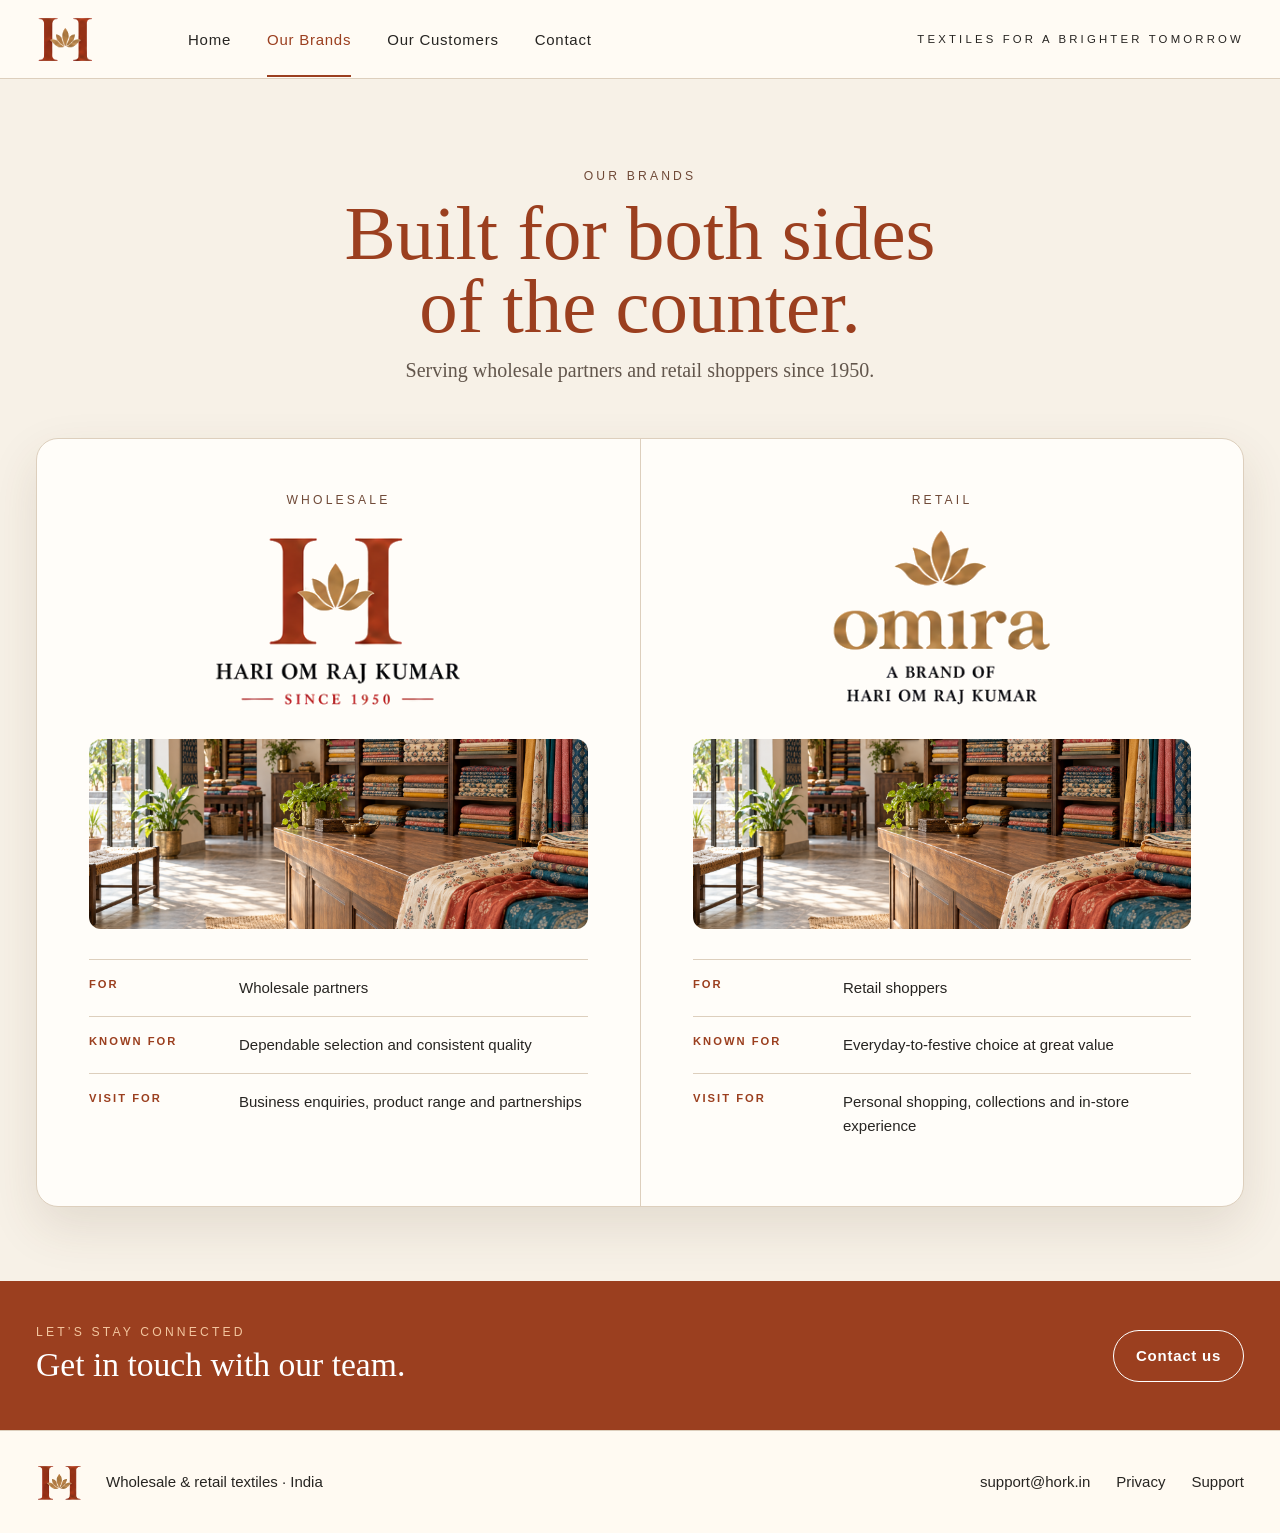
==== brands.html @ a037647a "Use approved reference logo artwork and align brand cards" ====
<!doctype html><html lang="en"><head><meta charset="utf-8"><meta name="viewport" content="width=device-width,initial-scale=1"><title>Our Brands — HORK</title><meta name="description" content="Meet Hari Om Raj Kumar wholesale and Omira retail."><link rel="icon" href="favicon.svg"><link rel="stylesheet" href="styles.css?v=5"></head><body><header class="site-header"><nav class="shell nav"><a class="brandmark" href="index.html" aria-label="HORK home"><img class="brandmark-image" src="approved-h-mark.svg" alt=""></a><div class="nav-links"><a href="index.html">Home</a><a href="brands.html" aria-current="page">Our Brands</a><a href="customers.html">Our Customers</a><a href="contact.html">Contact</a></div><div class="nav-tag">Textiles for a brighter tomorrow</div></nav></header><main class="shell"><section class="page-hero"><div class="eyebrow">Our brands</div><h1>Built for both sides<br>of the counter.</h1><p>Serving wholesale partners and retail shoppers since 1950.</p></section><section class="split-directory"><article class="directory-side"><div class="directory-brand"><div class="eyebrow">Wholesale</div><img class="wholesale-logo-image" src="approved-wholesale-logo.svg" alt="Hari Om Raj Kumar — Since 1950"></div><div class="photo-strip"></div><div class="info-row"><b>For</b><span>Wholesale partners</span></div><div class="info-row"><b>Known for</b><span>Dependable selection and consistent quality</span></div><div class="info-row"><b>Visit for</b><span>Business enquiries, product range and partnerships</span></div></article><article class="directory-side"><div class="directory-brand"><div class="eyebrow">Retail</div><img class="omira-logo-image" src="approved-omira-logo.svg" alt="Omira — A brand of Hari Om Raj Kumar"></div><div class="photo-strip retail-photo"></div><div class="info-row"><b>For</b><span>Retail shoppers</span></div><div class="info-row"><b>Known for</b><span>Everyday-to-festive choice at great value</span></div><div class="info-row"><b>Visit for</b><span>Personal shopping, collections and in-store experience</span></div></article></section></main><section class="contact-band"><div class="shell"><div><div class="eyebrow" style="color:#f3c69f">Let’s stay connected</div><h2>Get in touch with our team.</h2></div><a class="button" href="contact.html">Contact us</a></div></section><footer class="site-footer"><div class="shell footer-row"><div class="left"><img class="footer-mark-image" src="approved-h-mark.svg" alt="HORK"><span>Wholesale &amp; retail textiles · India</span></div><div class="right"><a href="mailto:support@hork.in">support@hork.in</a><a href="privacy.html">Privacy</a><a href="support.html">Support</a></div></div></footer></body></html>
---- styles.css ----
:root{--paper:#f7f1e7;--paper2:#fffaf2;--ink:#272522;--muted:#706b64;--rust:#9b3f1f;--rust2:#bd5b32;--gold:#bd8b3e;--rule:#ddcfbd;--white:#fffdf9;--shadow:0 20px 50px rgba(79,54,35,.12)}

*{box-sizing:border-box}
html{scroll-behavior:smooth}
body{margin:0;background:var(--paper);color:var(--ink);font:15px/1.6 Inter,-apple-system,BlinkMacSystemFont,"Segoe UI",sans-serif}
a{color:inherit}
img{max-width:100%;display:block}
.shell{width:min(1400px,calc(100% - 72px));margin:auto}
.site-header{position:sticky;top:0;z-index:20;background:rgba(255,251,245,.94);backdrop-filter:blur(18px);border-bottom:1px solid var(--rule)}
.nav{height:78px;display:flex;align-items:center;gap:42px}
.brandmark{width:110px;text-decoration:none;display:flex;align-items:center}
.brandmark-image{display:block;width:58px;height:54px;object-fit:contain;mix-blend-mode:multiply}
.footer-mark-image{display:block;width:46px;height:42px;object-fit:contain;mix-blend-mode:multiply}
.wholesale-logo-image,.omira-logo-image{display:block;height:auto;object-fit:contain;margin-inline:auto;mix-blend-mode:multiply}
.wholesale-logo-image{width:min(100%,430px)}
.omira-logo-image{width:min(100%,350px)}
.h-lotus{position:relative;display:inline-flex;align-items:center;justify-content:center;color:var(--rust);font:600 48px/1 Georgia,serif;letter-spacing:-12px;padding-right:12px}
.h-lotus:after{content:"";position:absolute;width:25px;height:20px;left:50%;top:50%;transform:translate(-50%,-50%);background:url('lotus-gold.png?v=2') center/contain no-repeat}
.nav-links{display:flex;gap:36px;align-items:center}
.nav-links a{text-decoration:none;letter-spacing:.05em;padding:27px 0 23px;border-bottom:2px solid transparent}
.nav-links a:hover,.nav-links a[aria-current=page]{color:var(--rust);border-color:var(--rust)}
.nav-tag{margin-left:auto;font-size:.71rem;letter-spacing:.28em;text-transform:uppercase}
.hero-home{min-height:620px;position:relative;overflow:hidden;border-bottom:1px solid var(--rule)}
.hero-home:before{content:"";position:absolute;inset:0;background:linear-gradient(90deg,rgba(255,250,242,.98) 0%,rgba(255,250,242,.92) 41%,rgba(255,250,242,.3) 68%,rgba(255,250,242,.05)),url('shop-textiles.png') center/cover}
.hero-home .shell{position:relative;z-index:1;display:grid;grid-template-columns:minmax(0,600px) 1fr;min-height:620px;align-items:center}
.eyebrow{color:#6f4937;text-transform:uppercase;letter-spacing:.26em;font-size:.76rem}
.display{font:500 clamp(3.4rem,7vw,7.1rem)/.9 Georgia,"Times New Roman",serif;color:var(--rust);letter-spacing:-.04em;margin:20px 0}
.copy{color:var(--muted);max-width:650px;font-size:1.03rem}
.origin{display:flex;gap:24px;align-items:center;margin-top:32px;color:#765644;font-size:.72rem;letter-spacing:.25em;text-transform:uppercase}
.origin:before{content:"";width:56px;height:1px;background:var(--rust2)}
.brand-pair{background:var(--paper2);padding:80px 0}
.section-head{text-align:center;max-width:760px;margin:0 auto 42px}
.section-head h1,.section-head h2{font:500 clamp(2.6rem,5vw,5rem)/1 Georgia,serif;margin:10px 0;color:#342d28}
.section-head p{color:var(--muted);font-size:1.05rem}
.cards{display:grid;grid-template-columns:1fr 1fr;gap:24px}
.brand-card{background:rgba(255,255,255,.8);border:1px solid var(--rule);border-radius:18px;min-height:380px;padding:42px;text-align:center;display:flex;flex-direction:column;align-items:center;justify-content:center;box-shadow:var(--shadow)}
.brand-card .label{color:var(--rust);letter-spacing:.25em;text-transform:uppercase;font-size:.72rem}
.brand-card .h-lotus{font-size:88px;margin:18px 0}
.brand-card h2{font:500 2.25rem/1.1 Georgia,serif;margin:0}
.brand-card .since{color:var(--rust);font-size:.73rem;letter-spacing:.22em;margin:14px 0;text-transform:uppercase}
.omira{position:relative;font:600 4.2rem/.9 Georgia,serif;color:#9d6a16;margin:32px 0 18px;letter-spacing:-.06em}
.omira:before{content:"";position:absolute;left:50%;transform:translateX(-50%);top:-38px;width:46px;height:34px;background:url('lotus-gold.png?v=2') center/contain no-repeat}
.brand-card .sub{font:500 1.6rem/1.15 Georgia,serif;max-width:360px}
.values{background:var(--white);border-block:1px solid var(--rule);padding:26px 0}
.values .shell{display:grid;grid-template-columns:repeat(4,1fr)}
.value{padding:10px 28px;border-right:1px solid var(--rule);letter-spacing:.18em;text-transform:uppercase;font-size:.72rem;text-align:center}
.value:last-child{border:0}
.quote{padding:80px 20px;text-align:center;background:linear-gradient(90deg,#efe3d1,#fffaf2,#efe3d1)}
.quote blockquote{font:italic 2rem/1.3 Georgia,serif;margin:0}
.quote p{letter-spacing:.28em;text-transform:uppercase;font-size:.7rem;color:#735c49;margin-top:26px}
.page-hero{padding:88px 0 54px;text-align:center}
.page-hero h1{font:500 clamp(3rem,6vw,6rem)/.95 Georgia,serif;margin:12px 0;color:var(--rust)}
.page-hero p{font:400 1.25rem/1.4 Georgia,serif;color:#62564c;max-width:800px;margin:auto}
.split-directory{display:grid;grid-template-columns:1fr 1fr;background:var(--white);border:1px solid var(--rule);border-radius:22px;overflow:hidden;box-shadow:var(--shadow);margin-bottom:74px}
.directory-side{padding:52px}
.directory-side+.directory-side{border-left:1px solid var(--rule)}
.directory-brand{text-align:center;min-height:205px;display:flex;flex-direction:column;align-items:center;justify-content:center}
.directory-brand .wholesale-logo-image,.directory-brand .omira-logo-image{width:auto;max-width:100%;max-height:190px;margin-top:14px}
.directory-brand .h-lotus{font-size:75px}
.directory-brand .omira{font-size:3.6rem}
.directory-brand h2{font:500 2rem/1.1 Georgia,serif;margin:6px}
.photo-strip{height:190px;border-radius:12px;background:url('shop-textiles.png') center/cover;margin:24px 0 30px}
.retail-photo{background-position:right center}
.info-row{display:grid;grid-template-columns:130px 1fr;gap:20px;padding:16px 0;border-top:1px solid var(--rule)}
.info-row b{color:var(--rust);font-size:.7rem;letter-spacing:.18em;text-transform:uppercase}
.contact-band{background:var(--rust);color:#fff;padding:42px 0}
.contact-band .shell{display:flex;align-items:center;justify-content:space-between;gap:30px}
.contact-band h2{font:500 2.1rem Georgia,serif;margin:4px 0}
.button{display:inline-block;border:1px solid currentColor;padding:13px 22px;border-radius:999px;text-decoration:none;font-weight:700;letter-spacing:.05em}
.map-wrap{position:relative;background:var(--white);border:1px solid var(--rule);border-radius:20px;overflow:hidden;box-shadow:var(--shadow)}
.map-wrap img{width:100%;aspect-ratio:16/8;object-fit:cover}
.map-label{position:absolute;background:#fffaf2;border:1px solid var(--rule);padding:7px 11px;border-radius:999px;font-weight:800;box-shadow:0 10px 30px rgba(0,0,0,.12);font-size:.82rem}
.map-label.india{left:69%;top:49%;color:var(--rust)}
.map-label.usa{left:18%;top:43%;color:#8b661e}
.map-label.canada{left:17%;top:22%;color:#8b661e}
.map-label.afghanistan{left:61%;top:39%;color:#8b661e}
.map-label.africa{left:47%;top:59%;color:#8b661e}
.india-panel{display:grid;grid-template-columns:.75fr 1.25fr;gap:28px;margin:28px 0 64px}
.india-note{padding:34px;background:var(--rust);color:#fff;border-radius:18px}
.india-note h2{font:500 2.25rem Georgia,serif;margin:0 0 12px}
.state-list{display:grid;grid-template-columns:repeat(3,1fr);gap:12px;padding:24px;background:var(--white);border:1px solid var(--rule);border-radius:18px}
.state{padding:16px;border:1px solid var(--rule);border-radius:12px}
.state b{display:block;color:var(--rust)}
.story-grid{display:grid;grid-template-columns:repeat(5,1fr);gap:16px;margin-bottom:72px}
.story{background:var(--white);border:1px solid var(--rule);border-radius:16px;overflow:hidden}
.story-photo{height:150px;background:url('shop-textiles.png') center/cover}
.story:nth-child(even) .story-photo{background-position:left center}
.story:nth-child(3n) .story-photo{background-position:right center}
.story div:last-child{padding:20px}
.story h2{font:500 1.7rem Georgia,serif;margin:0}
.contact-hero{display:grid;grid-template-columns:1fr 1fr;gap:44px;align-items:center;padding:72px 0}
.contact-hero h1{font:500 clamp(3.4rem,6vw,6.5rem)/.92 Georgia,serif;color:var(--rust);margin:16px 0}
.contact-image{height:430px;border-radius:22px;background:url('shop-textiles.png') center/cover;box-shadow:var(--shadow)}
.contact-types{display:grid;grid-template-columns:1fr 1fr;gap:22px;margin-bottom:38px}
.contact-type{background:var(--white);border:1px solid var(--rule);border-radius:16px;padding:30px}
.contact-type .wholesale-logo-image,.contact-type .omira-logo-image{width:auto;max-width:100%;max-height:190px;margin:18px auto}
.contact-type h2{font:500 2rem Georgia,serif}
.contact-form{background:var(--white);border:1px solid var(--rule);border-radius:20px;padding:38px;margin-bottom:74px}
.contact-form h2{font:500 2.5rem Georgia,serif;margin-top:0}
.form-grid{display:grid;grid-template-columns:1fr 1fr;gap:18px}
label{display:grid;gap:7px;font-weight:700}
input,select,textarea{width:100%;padding:14px 15px;border:1px solid var(--rule);border-radius:10px;background:#fffdf9;font:inherit;color:var(--ink)}
textarea{min-height:150px;resize:vertical}
.wide{grid-column:1/-1}
.submit{border:0;background:var(--rust);color:#fff;padding:14px 24px;border-radius:999px;font-weight:800;cursor:pointer}
.policy-main{padding:70px 0}
.policy-main h1{font:500 clamp(3rem,6vw,5rem)/1 Georgia,serif;color:var(--rust)}
.policy-grid{display:grid;grid-template-columns:240px 1fr;gap:56px;margin-top:42px}
.policy-grid aside{position:sticky;top:110px;align-self:start}
.policy-grid aside a{display:block;padding:8px 0;color:var(--muted);text-decoration:none}
.policy-copy{max-width:820px}
.policy-copy section{padding:0 0 28px;margin-bottom:30px;border-bottom:1px solid var(--rule)}
.policy-copy h2{font:500 1.7rem Georgia,serif}
.support-grid{display:grid;grid-template-columns:repeat(2,1fr);gap:18px;margin:46px 0}
.support-card{padding:28px;background:var(--white);border:1px solid var(--rule);border-radius:16px}
.support-card h2{font:500 1.6rem Georgia,serif}
.site-footer{border-top:1px solid var(--rule);background:var(--paper2);padding:30px 0}
.footer-row{display:flex;justify-content:space-between;align-items:center;gap:24px;flex-wrap:wrap}
.footer-row .left{display:flex;align-items:center;gap:24px}
.footer-row .right{display:flex;gap:26px}
.site-footer a{text-decoration:none}
.site-footer a:hover{color:var(--rust)}

@media(max-width:1000px){.story-grid{grid-template-columns:repeat(3,1fr)}
}
@media(max-width:850px){.shell{width:min(100% - 32px,700px)}
.nav{height:auto;min-height:72px;flex-wrap:wrap;padding:12px 0;gap:14px}
.brandmark{width:74px}
.h-lotus{font-size:38px}
.nav-links{order:3;width:100%;justify-content:space-between;gap:8px}
.nav-links a{padding:8px 0 12px;font-size:.83rem}
.nav-tag{font-size:.58rem}
.hero-home .shell{grid-template-columns:1fr;min-height:650px;align-items:end;padding-bottom:64px}
.hero-home:before{background:linear-gradient(0deg,rgba(255,250,242,.99) 0%,rgba(255,250,242,.92) 60%,rgba(255,250,242,.18)),url('shop-textiles.png') center/cover}
.cards,.split-directory,.india-panel,.contact-hero,.contact-types,.policy-grid{grid-template-columns:1fr}
.values .shell{grid-template-columns:1fr 1fr}
.value:nth-child(2){border-right:0}
.directory-side+.directory-side{border-left:0;border-top:1px solid var(--rule)}
.form-grid{grid-template-columns:1fr}
.wide{grid-column:auto}
.map-label{font-size:.58rem;padding:4px 6px}
.contact-band .shell{align-items:flex-start;flex-direction:column}
.policy-grid aside{display:none}
.state-list{grid-template-columns:1fr 1fr}
}
@media(max-width:600px){.story-grid{grid-template-columns:1fr}
.values .shell,.state-list,.support-grid{grid-template-columns:1fr}
.value{border-right:0;border-bottom:1px solid var(--rule)}
.brand-card,.directory-side{padding:28px}
.omira{font-size:3.2rem}
.footer-row,.footer-row .left{align-items:flex-start;flex-direction:column}
.map-label.afghanistan,.map-label.africa{display:none}
}
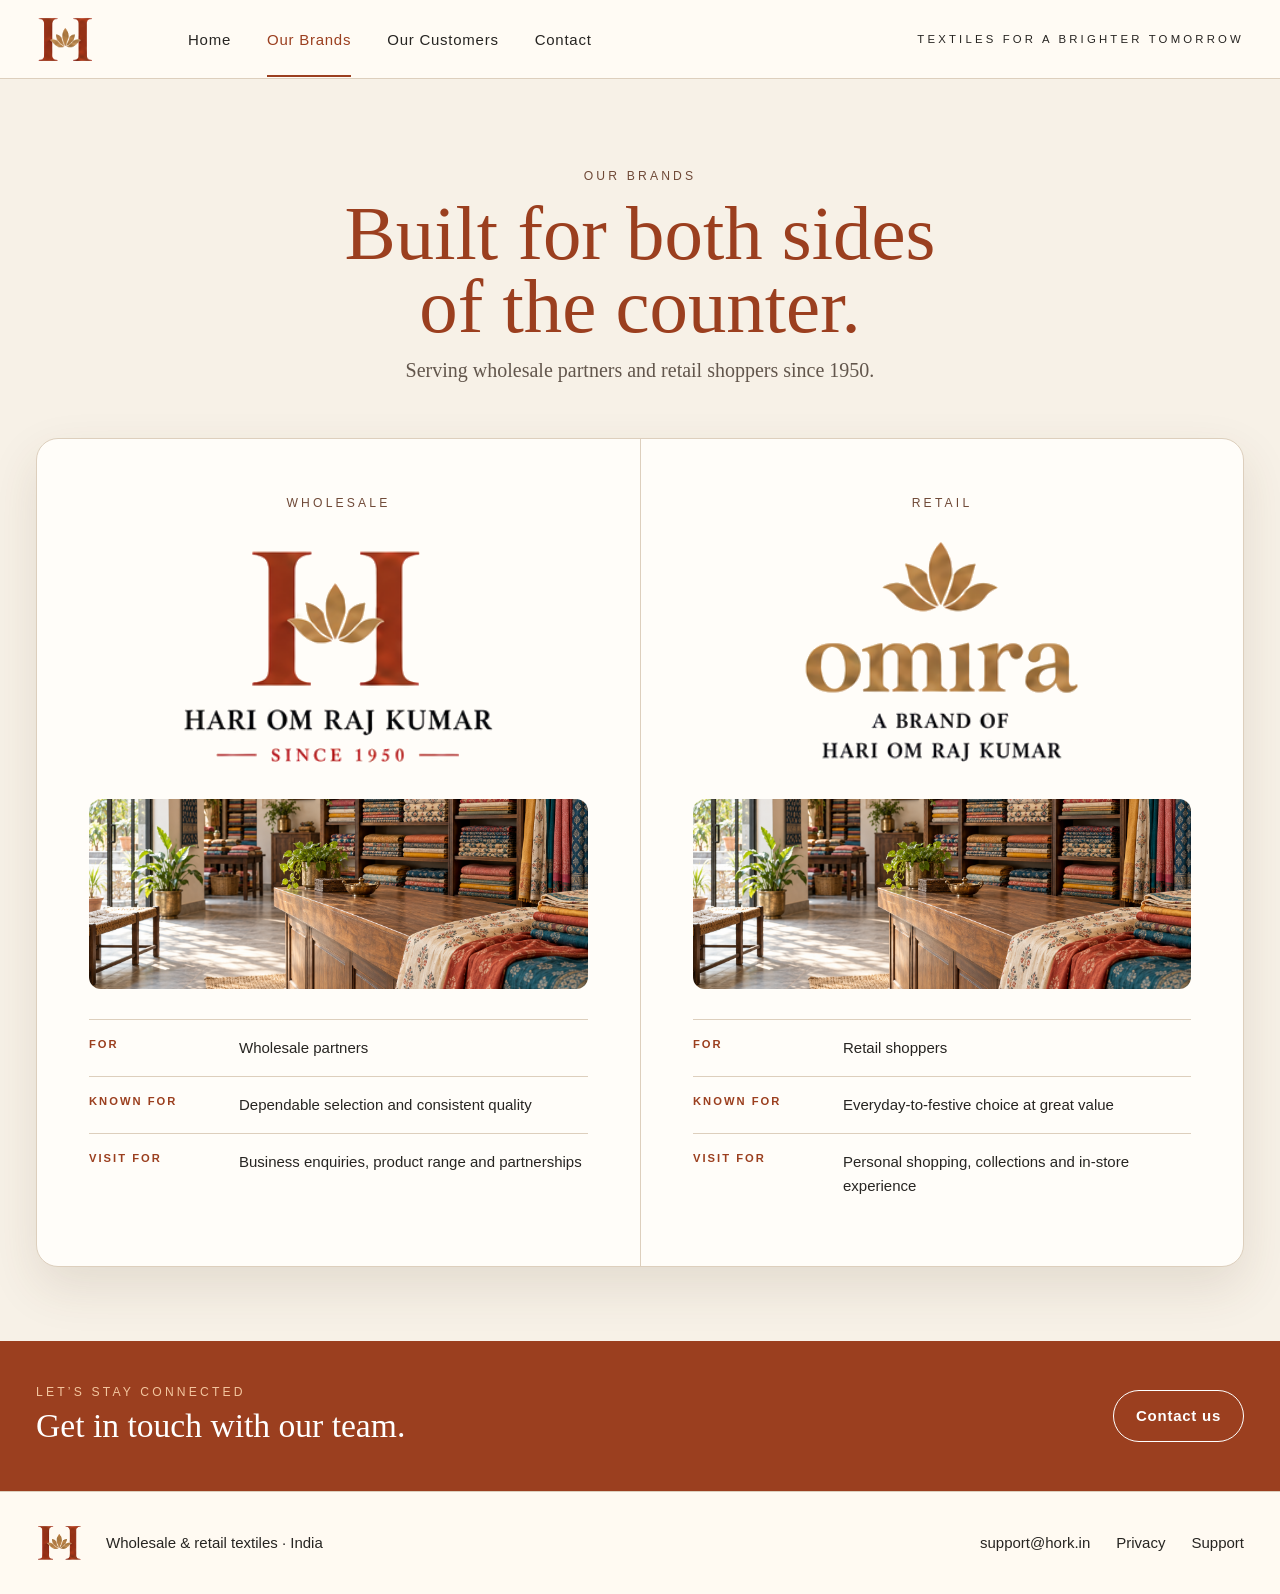
==== commit 0d0027b8: "Align approved logos across interior pages and refresh shared branding" ====
--- a/brands.html
+++ b/brands.html
@@ -1 +1 @@
-<!doctype html><html lang="en"><head><meta charset="utf-8"><meta name="viewport" content="width=device-width,initial-scale=1"><title>Our Brands — HORK</title><meta name="description" content="Meet Hari Om Raj Kumar wholesale and Omira retail."><link rel="icon" href="favicon.svg"><link rel="stylesheet" href="styles.css?v=5"></head><body><header class="site-header"><nav class="shell nav"><a class="brandmark" href="index.html" aria-label="HORK home"><img class="brandmark-image" src="approved-h-mark.svg" alt=""></a><div class="nav-links"><a href="index.html">Home</a><a href="brands.html" aria-current="page">Our Brands</a><a href="customers.html">Our Customers</a><a href="contact.html">Contact</a></div><div class="nav-tag">Textiles for a brighter tomorrow</div></nav></header><main class="shell"><section class="page-hero"><div class="eyebrow">Our brands</div><h1>Built for both sides<br>of the counter.</h1><p>Serving wholesale partners and retail shoppers since 1950.</p></section><section class="split-directory"><article class="directory-side"><div class="directory-brand"><div class="eyebrow">Wholesale</div><img class="wholesale-logo-image" src="approved-wholesale-logo.svg" alt="Hari Om Raj Kumar — Since 1950"></div><div class="photo-strip"></div><div class="info-row"><b>For</b><span>Wholesale partners</span></div><div class="info-row"><b>Known for</b><span>Dependable selection and consistent quality</span></div><div class="info-row"><b>Visit for</b><span>Business enquiries, product range and partnerships</span></div></article><article class="directory-side"><div class="directory-brand"><div class="eyebrow">Retail</div><img class="omira-logo-image" src="approved-omira-logo.svg" alt="Omira — A brand of Hari Om Raj Kumar"></div><div class="photo-strip retail-photo"></div><div class="info-row"><b>For</b><span>Retail shoppers</span></div><div class="info-row"><b>Known for</b><span>Everyday-to-festive choice at great value</span></div><div class="info-row"><b>Visit for</b><span>Personal shopping, collections and in-store experience</span></div></article></section></main><section class="contact-band"><div class="shell"><div><div class="eyebrow" style="color:#f3c69f">Let’s stay connected</div><h2>Get in touch with our team.</h2></div><a class="button" href="contact.html">Contact us</a></div></section><footer class="site-footer"><div class="shell footer-row"><div class="left"><img class="footer-mark-image" src="approved-h-mark.svg" alt="HORK"><span>Wholesale &amp; retail textiles · India</span></div><div class="right"><a href="mailto:support@hork.in">support@hork.in</a><a href="privacy.html">Privacy</a><a href="support.html">Support</a></div></div></footer></body></html>
+<!doctype html><html lang="en"><head><meta charset="utf-8"><meta name="viewport" content="width=device-width,initial-scale=1"><title>Our Brands — HORK</title><meta name="description" content="Meet Hari Om Raj Kumar wholesale and Omira retail."><link rel="icon" href="approved-h-mark.svg?v=2"><link rel="stylesheet" href="styles.css?v=6"></head><body><header class="site-header"><nav class="shell nav"><a class="brandmark" href="index.html" aria-label="HORK home"><img class="brandmark-image" src="approved-h-mark.svg?v=2" alt=""></a><div class="nav-links"><a href="index.html">Home</a><a href="brands.html" aria-current="page">Our Brands</a><a href="customers.html">Our Customers</a><a href="contact.html">Contact</a></div><div class="nav-tag">Textiles for a brighter tomorrow</div></nav></header><main class="shell"><section class="page-hero"><div class="eyebrow">Our brands</div><h1>Built for both sides<br>of the counter.</h1><p>Serving wholesale partners and retail shoppers since 1950.</p></section><section class="split-directory"><article class="directory-side"><div class="directory-brand"><div class="eyebrow">Wholesale</div><img class="wholesale-logo-image" src="approved-wholesale-logo.svg?v=2" alt="Hari Om Raj Kumar — Since 1950"></div><div class="photo-strip"></div><div class="info-row"><b>For</b><span>Wholesale partners</span></div><div class="info-row"><b>Known for</b><span>Dependable selection and consistent quality</span></div><div class="info-row"><b>Visit for</b><span>Business enquiries, product range and partnerships</span></div></article><article class="directory-side"><div class="directory-brand"><div class="eyebrow">Retail</div><img class="omira-logo-image" src="approved-omira-logo.svg?v=2" alt="Omira — A brand of Hari Om Raj Kumar"></div><div class="photo-strip retail-photo"></div><div class="info-row"><b>For</b><span>Retail shoppers</span></div><div class="info-row"><b>Known for</b><span>Everyday-to-festive choice at great value</span></div><div class="info-row"><b>Visit for</b><span>Personal shopping, collections and in-store experience</span></div></article></section></main><section class="contact-band"><div class="shell"><div><div class="eyebrow" style="color:#f3c69f">Let’s stay connected</div><h2>Get in touch with our team.</h2></div><a class="button" href="contact.html">Contact us</a></div></section><footer class="site-footer"><div class="shell footer-row"><div class="left"><img class="footer-mark-image" src="approved-h-mark.svg?v=2" alt="HORK"><span>Wholesale &amp; retail textiles · India</span></div><div class="right"><a href="mailto:support@hork.in">support@hork.in</a><a href="privacy.html">Privacy</a><a href="support.html">Support</a></div></div></footer></body></html>
--- a/styles.css
+++ b/styles.css
@@ -54,8 +54,8 @@
 .split-directory{display:grid;grid-template-columns:1fr 1fr;background:var(--white);border:1px solid var(--rule);border-radius:22px;overflow:hidden;box-shadow:var(--shadow);margin-bottom:74px}
 .directory-side{padding:52px}
 .directory-side+.directory-side{border-left:1px solid var(--rule)}
-.directory-brand{text-align:center;min-height:205px;display:flex;flex-direction:column;align-items:center;justify-content:center}
-.directory-brand .wholesale-logo-image,.directory-brand .omira-logo-image{width:auto;max-width:100%;max-height:190px;margin-top:14px}
+.directory-brand{text-align:center;display:grid;grid-template-rows:24px 240px;justify-items:center;align-items:center;gap:20px}
+.directory-brand .wholesale-logo-image,.directory-brand .omira-logo-image{width:100%;height:240px;max-width:322px;max-height:none;margin:0;object-fit:contain}
 .directory-brand .h-lotus{font-size:75px}
 .directory-brand .omira{font-size:3.6rem}
 .directory-brand h2{font:500 2rem/1.1 Georgia,serif;margin:6px}
@@ -92,8 +92,9 @@
 .contact-hero h1{font:500 clamp(3.4rem,6vw,6.5rem)/.92 Georgia,serif;color:var(--rust);margin:16px 0}
 .contact-image{height:430px;border-radius:22px;background:url('shop-textiles.png') center/cover;box-shadow:var(--shadow)}
 .contact-types{display:grid;grid-template-columns:1fr 1fr;gap:22px;margin-bottom:38px}
-.contact-type{background:var(--white);border:1px solid var(--rule);border-radius:16px;padding:30px}
-.contact-type .wholesale-logo-image,.contact-type .omira-logo-image{width:auto;max-width:100%;max-height:190px;margin:18px auto}
+.contact-type{background:var(--white);border:1px solid var(--rule);border-radius:16px;padding:32px;text-align:center;display:grid;grid-template-rows:24px 240px auto;justify-items:center;align-items:center;gap:20px}
+.contact-type .wholesale-logo-image,.contact-type .omira-logo-image{width:100%;height:240px;max-width:322px;max-height:none;margin:0;object-fit:contain}
+.contact-type p{max-width:360px;margin:0;color:var(--muted)}
 .contact-type h2{font:500 2rem Georgia,serif}
 .contact-form{background:var(--white);border:1px solid var(--rule);border-radius:20px;padding:38px;margin-bottom:74px}
 .contact-form h2{font:500 2.5rem Georgia,serif;margin-top:0}
@@ -144,6 +145,9 @@
 .state-list{grid-template-columns:1fr 1fr}
 }
 @media(max-width:600px){.story-grid{grid-template-columns:1fr}
+.directory-brand,.contact-type{grid-template-rows:24px 210px}
+.contact-type{grid-template-rows:24px 210px auto;padding:24px}
+.directory-brand .wholesale-logo-image,.directory-brand .omira-logo-image,.contact-type .wholesale-logo-image,.contact-type .omira-logo-image{height:210px;max-width:282px}
 .values .shell,.state-list,.support-grid{grid-template-columns:1fr}
 .value{border-right:0;border-bottom:1px solid var(--rule)}
 .brand-card,.directory-side{padding:28px}
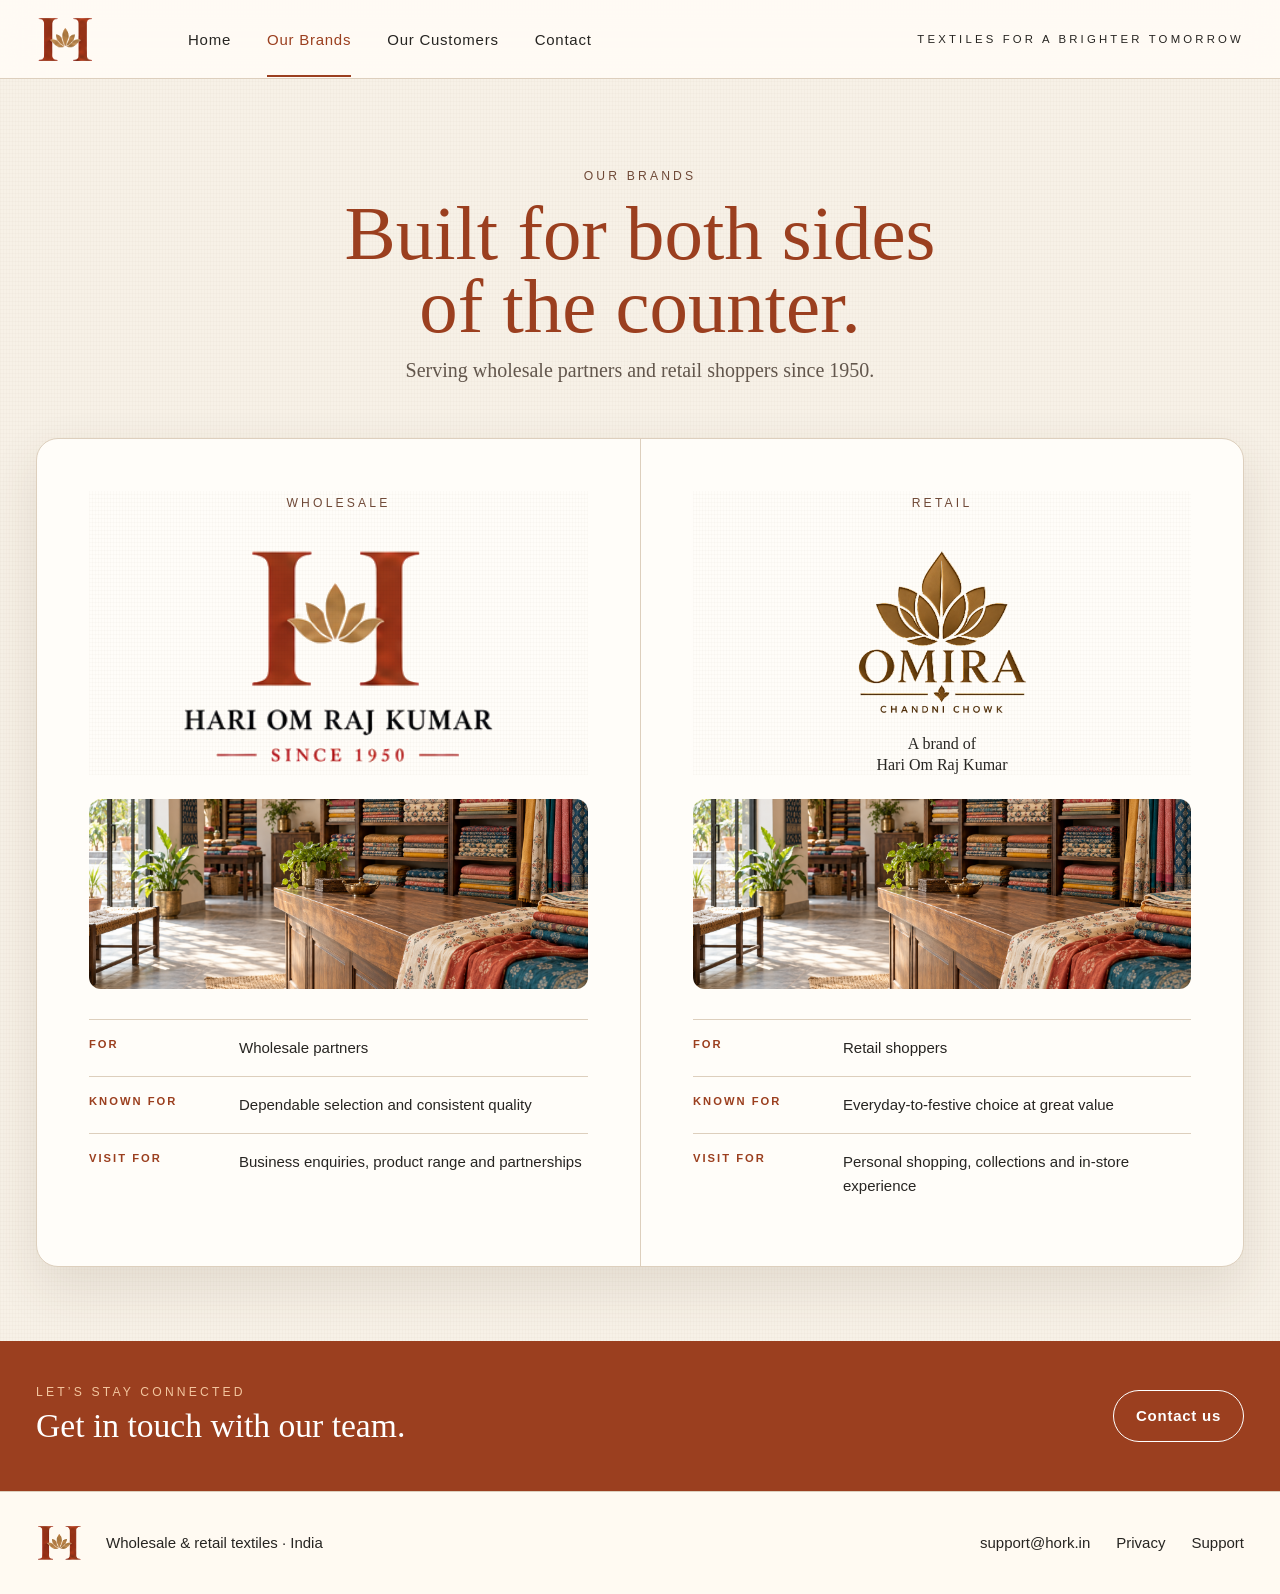
==== commit 11ac6552: "Refresh Omira logo and add subtle linen website theme" ====
--- a/brands.html
+++ b/brands.html
@@ -1 +1 @@
-<!doctype html><html lang="en"><head><meta charset="utf-8"><meta name="viewport" content="width=device-width,initial-scale=1"><title>Our Brands — HORK</title><meta name="description" content="Meet Hari Om Raj Kumar wholesale and Omira retail."><link rel="icon" href="approved-h-mark.svg?v=2"><link rel="stylesheet" href="styles.css?v=6"></head><body><header class="site-header"><nav class="shell nav"><a class="brandmark" href="index.html" aria-label="HORK home"><img class="brandmark-image" src="approved-h-mark.svg?v=2" alt=""></a><div class="nav-links"><a href="index.html">Home</a><a href="brands.html" aria-current="page">Our Brands</a><a href="customers.html">Our Customers</a><a href="contact.html">Contact</a></div><div class="nav-tag">Textiles for a brighter tomorrow</div></nav></header><main class="shell"><section class="page-hero"><div class="eyebrow">Our brands</div><h1>Built for both sides<br>of the counter.</h1><p>Serving wholesale partners and retail shoppers since 1950.</p></section><section class="split-directory"><article class="directory-side"><div class="directory-brand"><div class="eyebrow">Wholesale</div><img class="wholesale-logo-image" src="approved-wholesale-logo.svg?v=2" alt="Hari Om Raj Kumar — Since 1950"></div><div class="photo-strip"></div><div class="info-row"><b>For</b><span>Wholesale partners</span></div><div class="info-row"><b>Known for</b><span>Dependable selection and consistent quality</span></div><div class="info-row"><b>Visit for</b><span>Business enquiries, product range and partnerships</span></div></article><article class="directory-side"><div class="directory-brand"><div class="eyebrow">Retail</div><img class="omira-logo-image" src="approved-omira-logo.svg?v=2" alt="Omira — A brand of Hari Om Raj Kumar"></div><div class="photo-strip retail-photo"></div><div class="info-row"><b>For</b><span>Retail shoppers</span></div><div class="info-row"><b>Known for</b><span>Everyday-to-festive choice at great value</span></div><div class="info-row"><b>Visit for</b><span>Personal shopping, collections and in-store experience</span></div></article></section></main><section class="contact-band"><div class="shell"><div><div class="eyebrow" style="color:#f3c69f">Let’s stay connected</div><h2>Get in touch with our team.</h2></div><a class="button" href="contact.html">Contact us</a></div></section><footer class="site-footer"><div class="shell footer-row"><div class="left"><img class="footer-mark-image" src="approved-h-mark.svg?v=2" alt="HORK"><span>Wholesale &amp; retail textiles · India</span></div><div class="right"><a href="mailto:support@hork.in">support@hork.in</a><a href="privacy.html">Privacy</a><a href="support.html">Support</a></div></div></footer></body></html>
+<!doctype html><html lang="en"><head><meta charset="utf-8"><meta name="viewport" content="width=device-width,initial-scale=1"><title>Our Brands — HORK</title><meta name="description" content="Meet Hari Om Raj Kumar wholesale and Omira retail."><link rel="icon" href="approved-h-mark.svg?v=2"><link rel="stylesheet" href="styles.css?v=8"></head><body><header class="site-header"><nav class="shell nav"><a class="brandmark" href="index.html" aria-label="HORK home"><img class="brandmark-image" src="approved-h-mark.svg?v=2" alt=""></a><div class="nav-links"><a href="index.html">Home</a><a href="brands.html" aria-current="page">Our Brands</a><a href="customers.html">Our Customers</a><a href="contact.html">Contact</a></div><div class="nav-tag">Textiles for a brighter tomorrow</div></nav></header><main class="shell"><section class="page-hero"><div class="eyebrow">Our brands</div><h1>Built for both sides<br>of the counter.</h1><p>Serving wholesale partners and retail shoppers since 1950.</p></section><section class="split-directory"><article class="directory-side"><div class="directory-brand"><div class="eyebrow">Wholesale</div><img class="wholesale-logo-image" src="approved-wholesale-logo.svg?v=2" alt="Hari Om Raj Kumar — Since 1950"></div><div class="photo-strip"></div><div class="info-row"><b>For</b><span>Wholesale partners</span></div><div class="info-row"><b>Known for</b><span>Dependable selection and consistent quality</span></div><div class="info-row"><b>Visit for</b><span>Business enquiries, product range and partnerships</span></div></article><article class="directory-side"><div class="directory-brand"><div class="eyebrow">Retail</div><div class="omira-lockup"><img class="omira-logo-image" src="omira-chandni-chowk-transparent.png?v=1" alt="Omira — Chandni Chowk"><span class="omira-attribution">A brand of<br>Hari Om Raj Kumar</span></div></div><div class="photo-strip retail-photo"></div><div class="info-row"><b>For</b><span>Retail shoppers</span></div><div class="info-row"><b>Known for</b><span>Everyday-to-festive choice at great value</span></div><div class="info-row"><b>Visit for</b><span>Personal shopping, collections and in-store experience</span></div></article></section></main><section class="contact-band"><div class="shell"><div><div class="eyebrow" style="color:#f3c69f">Let’s stay connected</div><h2>Get in touch with our team.</h2></div><a class="button" href="contact.html">Contact us</a></div></section><footer class="site-footer"><div class="shell footer-row"><div class="left"><img class="footer-mark-image" src="approved-h-mark.svg?v=2" alt="HORK"><span>Wholesale &amp; retail textiles · India</span></div><div class="right"><a href="mailto:support@hork.in">support@hork.in</a><a href="privacy.html">Privacy</a><a href="support.html">Support</a></div></div></footer></body></html>
--- a/styles.css
+++ b/styles.css
@@ -1,9 +1,10 @@
-:root{--paper:#f7f1e7;--paper2:#fffaf2;--ink:#272522;--muted:#706b64;--rust:#9b3f1f;--rust2:#bd5b32;--gold:#bd8b3e;--rule:#ddcfbd;--white:#fffdf9;--shadow:0 20px 50px rgba(79,54,35,.12)}
+:root{--paper:#f7f1e7;--paper2:#fffaf2;--ink:#272522;--muted:#706b64;--rust:#9b3f1f;--rust2:#bd5b32;--gold:#bd8b3e;--rule:#ddcfbd;--white:#fffdf9;--shadow:0 20px 50px rgba(79,54,35,.12);--linen:repeating-linear-gradient(0deg,rgba(111,85,49,.025) 0 1px,transparent 1px 4px),repeating-linear-gradient(90deg,rgba(111,85,49,.025) 0 1px,transparent 1px 3px)}
 
 *{box-sizing:border-box}
 html{scroll-behavior:smooth}
-body{margin:0;background:var(--paper);color:var(--ink);font:15px/1.6 Inter,-apple-system,BlinkMacSystemFont,"Segoe UI",sans-serif}
+body{margin:0;background:var(--linen),var(--paper);color:var(--ink);font:15px/1.6 Inter,-apple-system,BlinkMacSystemFont,"Segoe UI",sans-serif}
 a{color:inherit}
+.site-header,.site-footer,.directory-brand,.contact-type,.values{background-image:var(--linen)}
 img{max-width:100%;display:block}
 .shell{width:min(1400px,calc(100% - 72px));margin:auto}
 .site-header{position:sticky;top:0;z-index:20;background:rgba(255,251,245,.94);backdrop-filter:blur(18px);border-bottom:1px solid var(--rule)}
@@ -13,7 +14,10 @@
 .footer-mark-image{display:block;width:46px;height:42px;object-fit:contain;mix-blend-mode:multiply}
 .wholesale-logo-image,.omira-logo-image{display:block;height:auto;object-fit:contain;margin-inline:auto;mix-blend-mode:multiply}
 .wholesale-logo-image{width:min(100%,430px)}
-.omira-logo-image{width:min(100%,350px)}
+.omira-logo-image{width:min(100%,350px);mix-blend-mode:normal}
+.omira-lockup{width:100%;height:100%;min-height:0;display:flex;flex-direction:column;align-items:center;justify-content:center;gap:8px}
+.omira-lockup .omira-logo-image,.directory-brand .omira-lockup .omira-logo-image,.contact-type .omira-lockup .omira-logo-image{width:100%;height:0;min-height:0;flex:1;object-fit:contain}
+.omira-attribution{flex:none;font:500 16px/1.3 Georgia,"Times New Roman",serif;color:var(--ink);text-align:center}
 .h-lotus{position:relative;display:inline-flex;align-items:center;justify-content:center;color:var(--rust);font:600 48px/1 Georgia,serif;letter-spacing:-12px;padding-right:12px}
 .h-lotus:after{content:"";position:absolute;width:25px;height:20px;left:50%;top:50%;transform:translate(-50%,-50%);background:url('lotus-gold.png?v=2') center/contain no-repeat}
 .nav-links{display:flex;gap:36px;align-items:center}
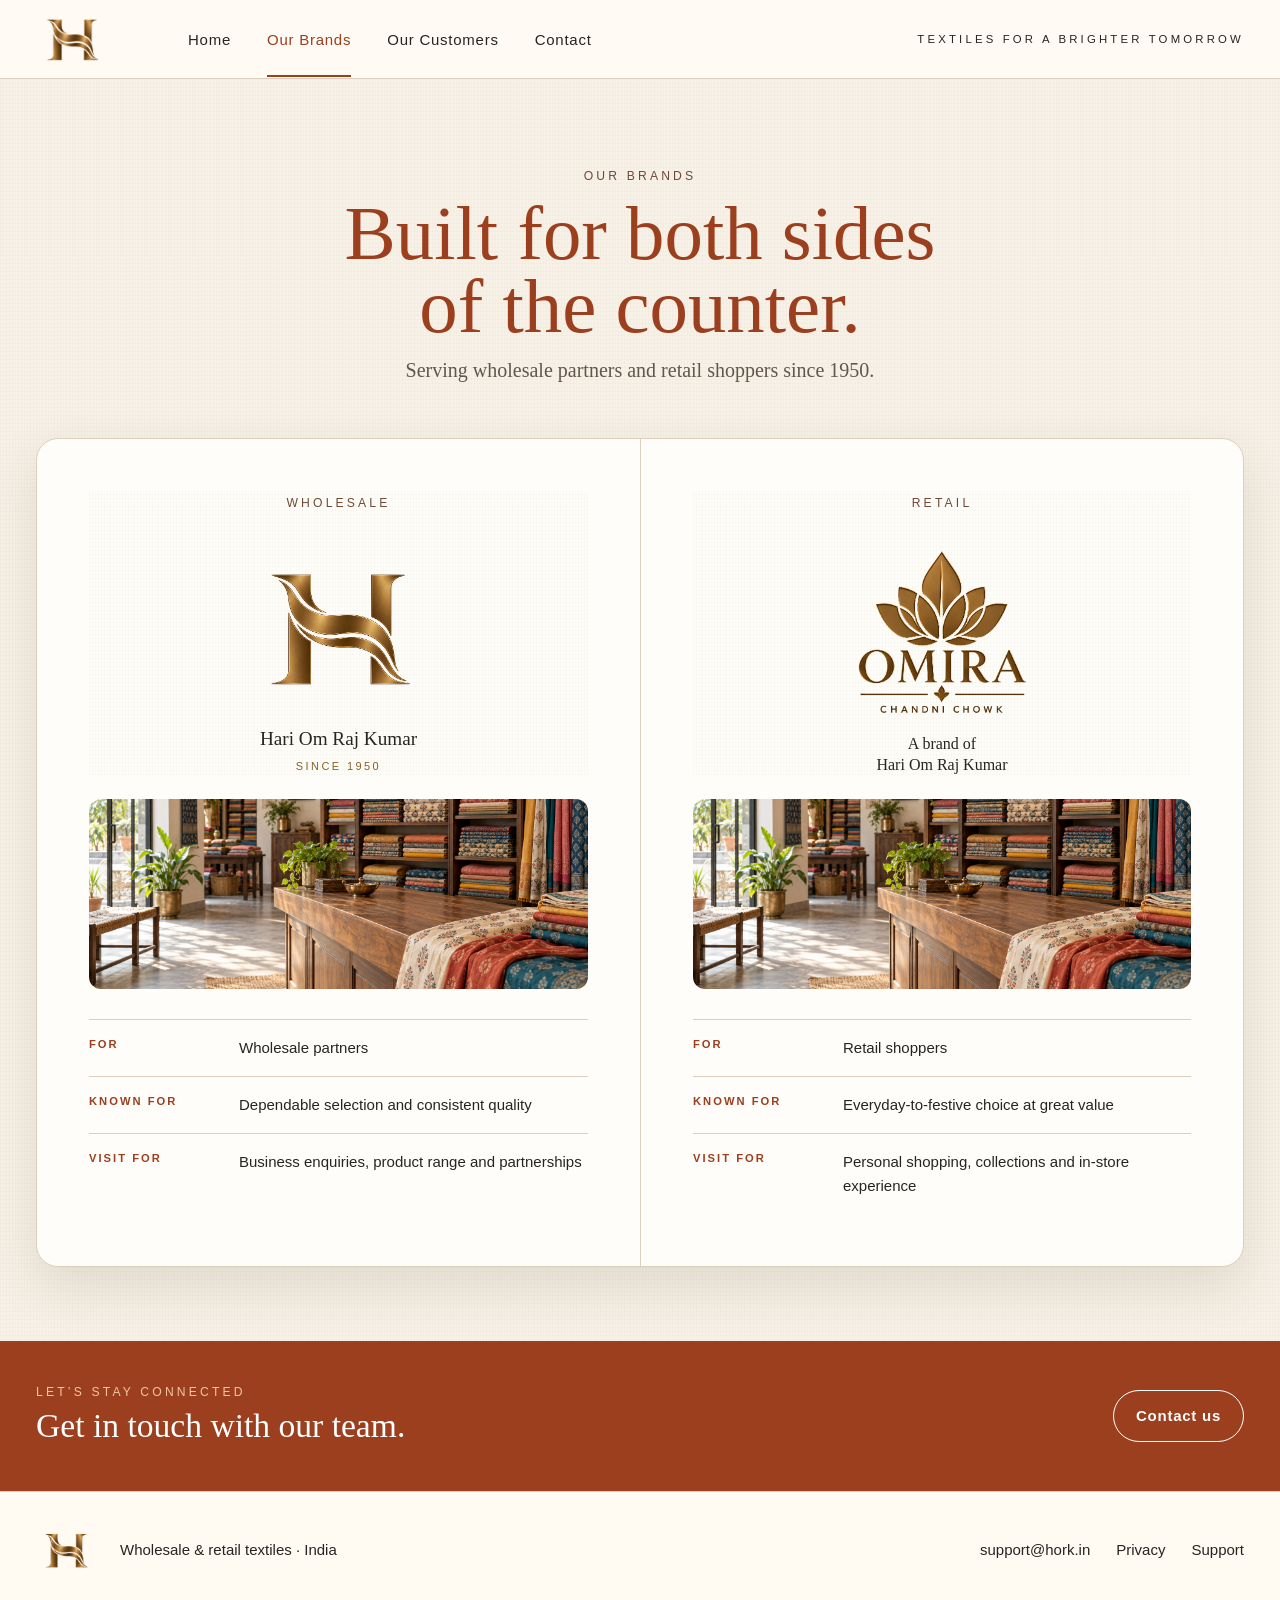
==== commit 7344b3e8: "Replace lotus H with antique-gold flowing H across website" ====
--- a/brands.html
+++ b/brands.html
@@ -1 +1 @@
-<!doctype html><html lang="en"><head><meta charset="utf-8"><meta name="viewport" content="width=device-width,initial-scale=1"><title>Our Brands — HORK</title><meta name="description" content="Meet Hari Om Raj Kumar wholesale and Omira retail."><link rel="icon" href="approved-h-mark.svg?v=2"><link rel="stylesheet" href="styles.css?v=8"></head><body><header class="site-header"><nav class="shell nav"><a class="brandmark" href="index.html" aria-label="HORK home"><img class="brandmark-image" src="approved-h-mark.svg?v=2" alt=""></a><div class="nav-links"><a href="index.html">Home</a><a href="brands.html" aria-current="page">Our Brands</a><a href="customers.html">Our Customers</a><a href="contact.html">Contact</a></div><div class="nav-tag">Textiles for a brighter tomorrow</div></nav></header><main class="shell"><section class="page-hero"><div class="eyebrow">Our brands</div><h1>Built for both sides<br>of the counter.</h1><p>Serving wholesale partners and retail shoppers since 1950.</p></section><section class="split-directory"><article class="directory-side"><div class="directory-brand"><div class="eyebrow">Wholesale</div><img class="wholesale-logo-image" src="approved-wholesale-logo.svg?v=2" alt="Hari Om Raj Kumar — Since 1950"></div><div class="photo-strip"></div><div class="info-row"><b>For</b><span>Wholesale partners</span></div><div class="info-row"><b>Known for</b><span>Dependable selection and consistent quality</span></div><div class="info-row"><b>Visit for</b><span>Business enquiries, product range and partnerships</span></div></article><article class="directory-side"><div class="directory-brand"><div class="eyebrow">Retail</div><div class="omira-lockup"><img class="omira-logo-image" src="omira-chandni-chowk-transparent.png?v=1" alt="Omira — Chandni Chowk"><span class="omira-attribution">A brand of<br>Hari Om Raj Kumar</span></div></div><div class="photo-strip retail-photo"></div><div class="info-row"><b>For</b><span>Retail shoppers</span></div><div class="info-row"><b>Known for</b><span>Everyday-to-festive choice at great value</span></div><div class="info-row"><b>Visit for</b><span>Personal shopping, collections and in-store experience</span></div></article></section></main><section class="contact-band"><div class="shell"><div><div class="eyebrow" style="color:#f3c69f">Let’s stay connected</div><h2>Get in touch with our team.</h2></div><a class="button" href="contact.html">Contact us</a></div></section><footer class="site-footer"><div class="shell footer-row"><div class="left"><img class="footer-mark-image" src="approved-h-mark.svg?v=2" alt="HORK"><span>Wholesale &amp; retail textiles · India</span></div><div class="right"><a href="mailto:support@hork.in">support@hork.in</a><a href="privacy.html">Privacy</a><a href="support.html">Support</a></div></div></footer></body></html>
+<!doctype html><html lang="en"><head><meta charset="utf-8"><meta name="viewport" content="width=device-width,initial-scale=1"><title>Our Brands — HORK</title><meta name="description" content="Meet Hari Om Raj Kumar wholesale and Omira retail."><link rel="icon" href="hork-flowing-h-antique-gold.png?v=1"><link rel="stylesheet" href="styles.css?v=9"></head><body><header class="site-header"><nav class="shell nav"><a class="brandmark" href="index.html" aria-label="HORK home"><img class="brandmark-image" src="hork-flowing-h-antique-gold.png?v=1" alt=""></a><div class="nav-links"><a href="index.html">Home</a><a href="brands.html" aria-current="page">Our Brands</a><a href="customers.html">Our Customers</a><a href="contact.html">Contact</a></div><div class="nav-tag">Textiles for a brighter tomorrow</div></nav></header><main class="shell"><section class="page-hero"><div class="eyebrow">Our brands</div><h1>Built for both sides<br>of the counter.</h1><p>Serving wholesale partners and retail shoppers since 1950.</p></section><section class="split-directory"><article class="directory-side"><div class="directory-brand"><div class="eyebrow">Wholesale</div><div class="wholesale-lockup"><img class="flowing-h-image" src="hork-flowing-h-antique-gold.png?v=1" alt="HORK"><span class="wholesale-name">Hari Om Raj Kumar</span><span class="wholesale-since">Since 1950</span></div></div><div class="photo-strip"></div><div class="info-row"><b>For</b><span>Wholesale partners</span></div><div class="info-row"><b>Known for</b><span>Dependable selection and consistent quality</span></div><div class="info-row"><b>Visit for</b><span>Business enquiries, product range and partnerships</span></div></article><article class="directory-side"><div class="directory-brand"><div class="eyebrow">Retail</div><div class="omira-lockup"><img class="omira-logo-image" src="omira-chandni-chowk-transparent.png?v=1" alt="Omira — Chandni Chowk"><span class="omira-attribution">A brand of<br>Hari Om Raj Kumar</span></div></div><div class="photo-strip retail-photo"></div><div class="info-row"><b>For</b><span>Retail shoppers</span></div><div class="info-row"><b>Known for</b><span>Everyday-to-festive choice at great value</span></div><div class="info-row"><b>Visit for</b><span>Personal shopping, collections and in-store experience</span></div></article></section></main><section class="contact-band"><div class="shell"><div><div class="eyebrow" style="color:#f3c69f">Let’s stay connected</div><h2>Get in touch with our team.</h2></div><a class="button" href="contact.html">Contact us</a></div></section><footer class="site-footer"><div class="shell footer-row"><div class="left"><img class="footer-mark-image" src="hork-flowing-h-antique-gold.png?v=1" alt="HORK"><span>Wholesale &amp; retail textiles · India</span></div><div class="right"><a href="mailto:support@hork.in">support@hork.in</a><a href="privacy.html">Privacy</a><a href="support.html">Support</a></div></div></footer></body></html>
--- a/styles.css
+++ b/styles.css
@@ -10,8 +10,12 @@
 .site-header{position:sticky;top:0;z-index:20;background:rgba(255,251,245,.94);backdrop-filter:blur(18px);border-bottom:1px solid var(--rule)}
 .nav{height:78px;display:flex;align-items:center;gap:42px}
 .brandmark{width:110px;text-decoration:none;display:flex;align-items:center}
-.brandmark-image{display:block;width:58px;height:54px;object-fit:contain;mix-blend-mode:multiply}
-.footer-mark-image{display:block;width:46px;height:42px;object-fit:contain;mix-blend-mode:multiply}
+.brandmark-image{display:block;width:72px;height:68px;object-fit:contain}
+.footer-mark-image{display:block;width:60px;height:56px;object-fit:contain}
+.wholesale-lockup{width:100%;height:100%;min-height:0;display:flex;flex-direction:column;align-items:center;justify-content:center;gap:8px}
+.flowing-h-image{width:100%;height:0;min-height:0;flex:1;object-fit:contain}
+.wholesale-name{font:500 clamp(17px,1.5vw,23px)/1.2 Georgia,"Times New Roman",serif;text-align:center}
+.wholesale-since{font-size:11px;letter-spacing:.22em;text-transform:uppercase;color:#876027}
 .wholesale-logo-image,.omira-logo-image{display:block;height:auto;object-fit:contain;margin-inline:auto;mix-blend-mode:multiply}
 .wholesale-logo-image{width:min(100%,430px)}
 .omira-logo-image{width:min(100%,350px);mix-blend-mode:normal}
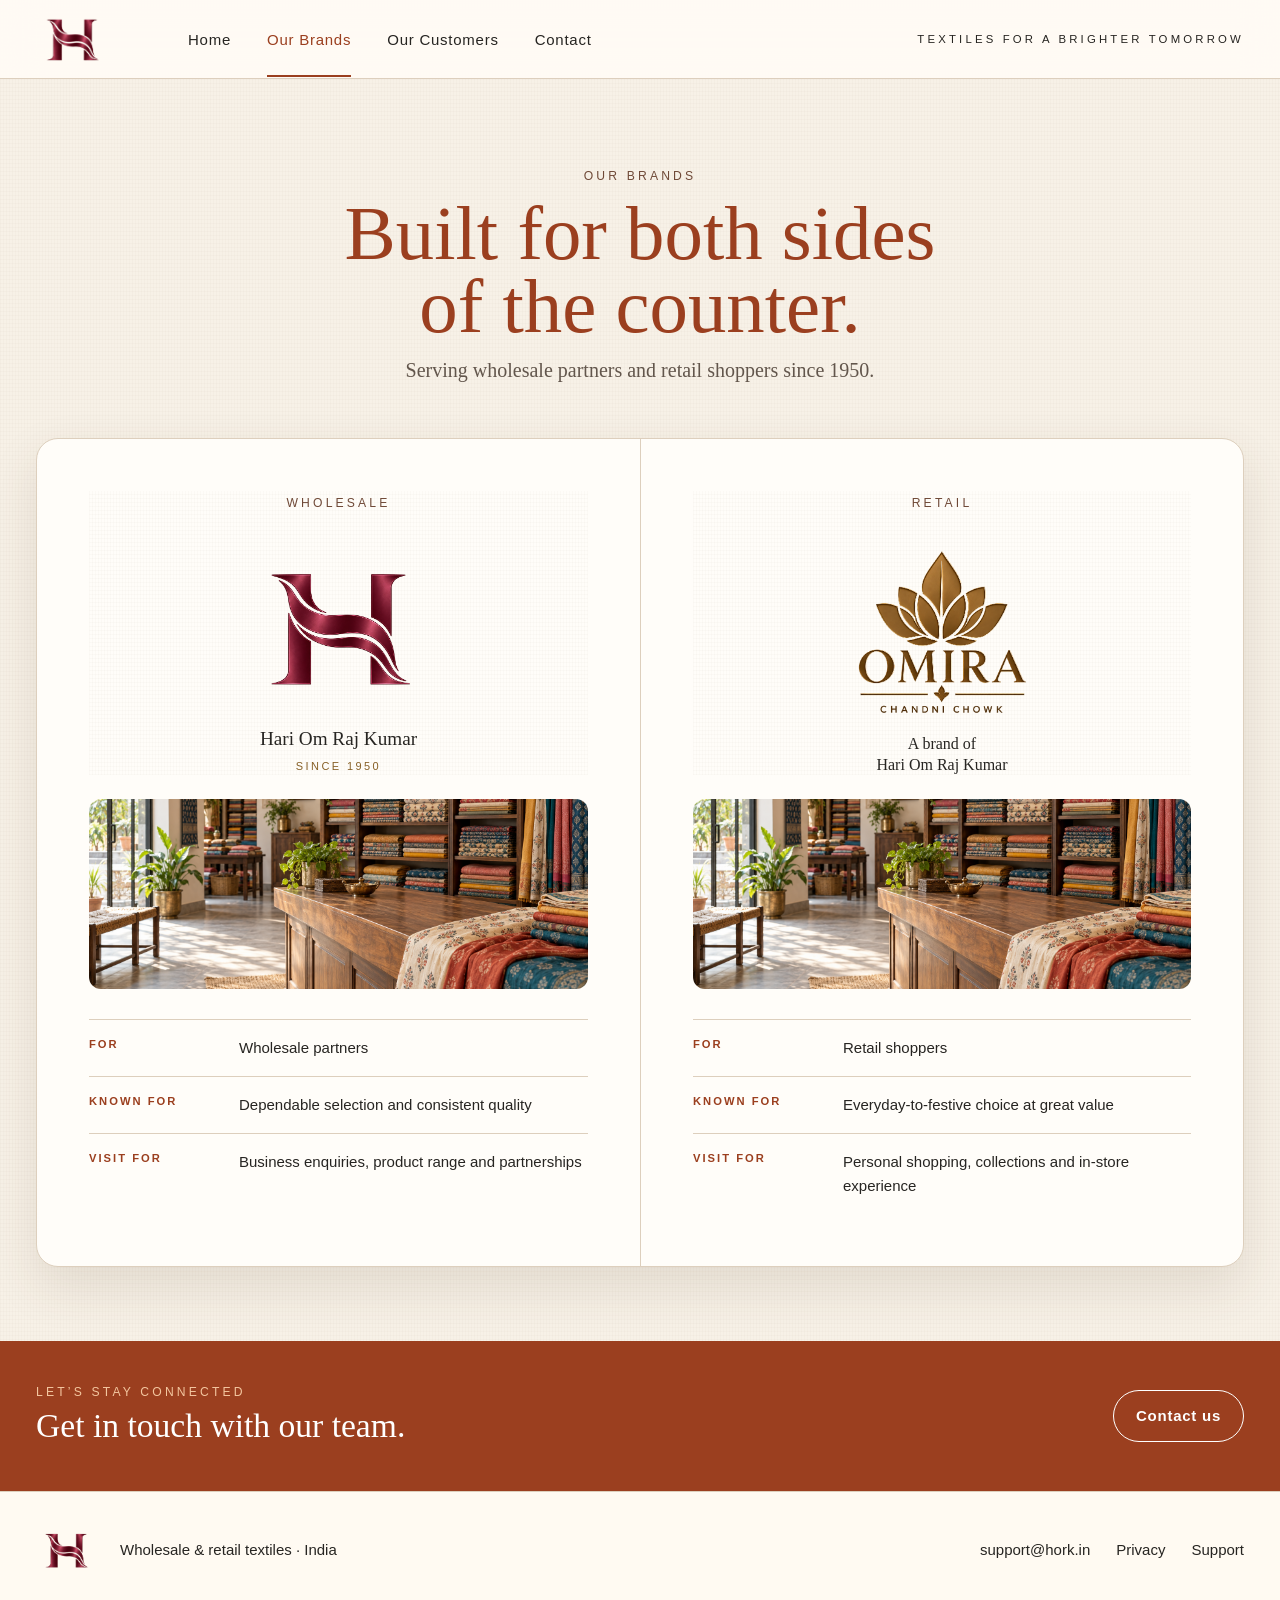
==== commit 1f8ba462: "Use burgundy HORK symbol while retaining gold Omira" ====
--- a/brands.html
+++ b/brands.html
@@ -1 +1 @@
-<!doctype html><html lang="en"><head><meta charset="utf-8"><meta name="viewport" content="width=device-width,initial-scale=1"><title>Our Brands — HORK</title><meta name="description" content="Meet Hari Om Raj Kumar wholesale and Omira retail."><link rel="icon" href="hork-flowing-h-antique-gold.png?v=1"><link rel="stylesheet" href="styles.css?v=9"></head><body><header class="site-header"><nav class="shell nav"><a class="brandmark" href="index.html" aria-label="HORK home"><img class="brandmark-image" src="hork-flowing-h-antique-gold.png?v=1" alt=""></a><div class="nav-links"><a href="index.html">Home</a><a href="brands.html" aria-current="page">Our Brands</a><a href="customers.html">Our Customers</a><a href="contact.html">Contact</a></div><div class="nav-tag">Textiles for a brighter tomorrow</div></nav></header><main class="shell"><section class="page-hero"><div class="eyebrow">Our brands</div><h1>Built for both sides<br>of the counter.</h1><p>Serving wholesale partners and retail shoppers since 1950.</p></section><section class="split-directory"><article class="directory-side"><div class="directory-brand"><div class="eyebrow">Wholesale</div><div class="wholesale-lockup"><img class="flowing-h-image" src="hork-flowing-h-antique-gold.png?v=1" alt="HORK"><span class="wholesale-name">Hari Om Raj Kumar</span><span class="wholesale-since">Since 1950</span></div></div><div class="photo-strip"></div><div class="info-row"><b>For</b><span>Wholesale partners</span></div><div class="info-row"><b>Known for</b><span>Dependable selection and consistent quality</span></div><div class="info-row"><b>Visit for</b><span>Business enquiries, product range and partnerships</span></div></article><article class="directory-side"><div class="directory-brand"><div class="eyebrow">Retail</div><div class="omira-lockup"><img class="omira-logo-image" src="omira-chandni-chowk-transparent.png?v=1" alt="Omira — Chandni Chowk"><span class="omira-attribution">A brand of<br>Hari Om Raj Kumar</span></div></div><div class="photo-strip retail-photo"></div><div class="info-row"><b>For</b><span>Retail shoppers</span></div><div class="info-row"><b>Known for</b><span>Everyday-to-festive choice at great value</span></div><div class="info-row"><b>Visit for</b><span>Personal shopping, collections and in-store experience</span></div></article></section></main><section class="contact-band"><div class="shell"><div><div class="eyebrow" style="color:#f3c69f">Let’s stay connected</div><h2>Get in touch with our team.</h2></div><a class="button" href="contact.html">Contact us</a></div></section><footer class="site-footer"><div class="shell footer-row"><div class="left"><img class="footer-mark-image" src="hork-flowing-h-antique-gold.png?v=1" alt="HORK"><span>Wholesale &amp; retail textiles · India</span></div><div class="right"><a href="mailto:support@hork.in">support@hork.in</a><a href="privacy.html">Privacy</a><a href="support.html">Support</a></div></div></footer></body></html>
+<!doctype html><html lang="en"><head><meta charset="utf-8"><meta name="viewport" content="width=device-width,initial-scale=1"><title>Our Brands — HORK</title><meta name="description" content="Meet Hari Om Raj Kumar wholesale and Omira retail."><link rel="icon" href="hork-flowing-h-burgundy.png?v=1"><link rel="stylesheet" href="styles.css?v=9"></head><body><header class="site-header"><nav class="shell nav"><a class="brandmark" href="index.html" aria-label="HORK home"><img class="brandmark-image" src="hork-flowing-h-burgundy.png?v=1" alt=""></a><div class="nav-links"><a href="index.html">Home</a><a href="brands.html" aria-current="page">Our Brands</a><a href="customers.html">Our Customers</a><a href="contact.html">Contact</a></div><div class="nav-tag">Textiles for a brighter tomorrow</div></nav></header><main class="shell"><section class="page-hero"><div class="eyebrow">Our brands</div><h1>Built for both sides<br>of the counter.</h1><p>Serving wholesale partners and retail shoppers since 1950.</p></section><section class="split-directory"><article class="directory-side"><div class="directory-brand"><div class="eyebrow">Wholesale</div><div class="wholesale-lockup"><img class="flowing-h-image" src="hork-flowing-h-burgundy.png?v=1" alt="HORK"><span class="wholesale-name">Hari Om Raj Kumar</span><span class="wholesale-since">Since 1950</span></div></div><div class="photo-strip"></div><div class="info-row"><b>For</b><span>Wholesale partners</span></div><div class="info-row"><b>Known for</b><span>Dependable selection and consistent quality</span></div><div class="info-row"><b>Visit for</b><span>Business enquiries, product range and partnerships</span></div></article><article class="directory-side"><div class="directory-brand"><div class="eyebrow">Retail</div><div class="omira-lockup"><img class="omira-logo-image" src="omira-chandni-chowk-transparent.png?v=1" alt="Omira — Chandni Chowk"><span class="omira-attribution">A brand of<br>Hari Om Raj Kumar</span></div></div><div class="photo-strip retail-photo"></div><div class="info-row"><b>For</b><span>Retail shoppers</span></div><div class="info-row"><b>Known for</b><span>Everyday-to-festive choice at great value</span></div><div class="info-row"><b>Visit for</b><span>Personal shopping, collections and in-store experience</span></div></article></section></main><section class="contact-band"><div class="shell"><div><div class="eyebrow" style="color:#f3c69f">Let’s stay connected</div><h2>Get in touch with our team.</h2></div><a class="button" href="contact.html">Contact us</a></div></section><footer class="site-footer"><div class="shell footer-row"><div class="left"><img class="footer-mark-image" src="hork-flowing-h-burgundy.png?v=1" alt="HORK"><span>Wholesale &amp; retail textiles · India</span></div><div class="right"><a href="mailto:support@hork.in">support@hork.in</a><a href="privacy.html">Privacy</a><a href="support.html">Support</a></div></div></footer></body></html>
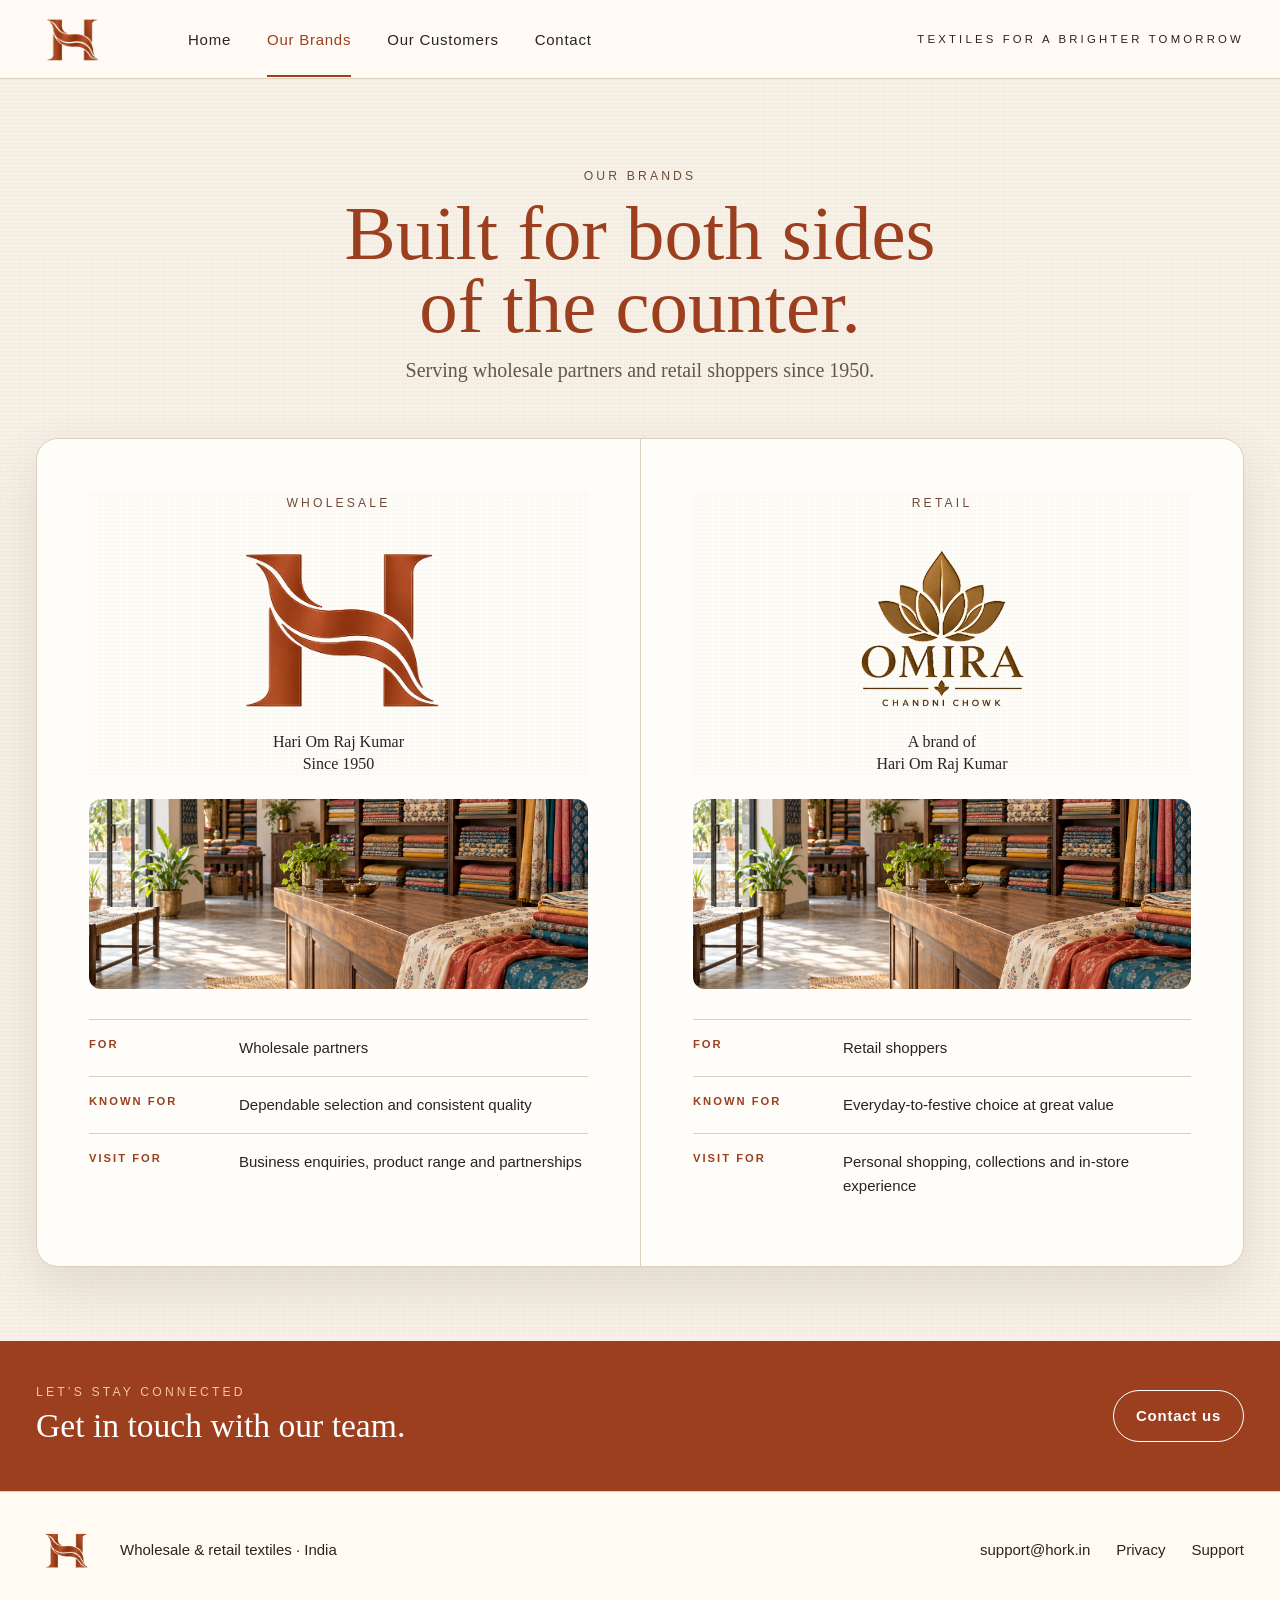
==== commit 5724110b: "Align brand cards and replace repeated customer photos with flags" ====
--- a/brands.html
+++ b/brands.html
@@ -1 +1 @@
-<!doctype html><html lang="en"><head><meta charset="utf-8"><meta name="viewport" content="width=device-width,initial-scale=1"><title>Our Brands — HORK</title><meta name="description" content="Meet Hari Om Raj Kumar wholesale and Omira retail."><link rel="icon" href="hork-flowing-h-burgundy.png?v=1"><link rel="stylesheet" href="styles.css?v=9"></head><body><header class="site-header"><nav class="shell nav"><a class="brandmark" href="index.html" aria-label="HORK home"><img class="brandmark-image" src="hork-flowing-h-burgundy.png?v=1" alt=""></a><div class="nav-links"><a href="index.html">Home</a><a href="brands.html" aria-current="page">Our Brands</a><a href="customers.html">Our Customers</a><a href="contact.html">Contact</a></div><div class="nav-tag">Textiles for a brighter tomorrow</div></nav></header><main class="shell"><section class="page-hero"><div class="eyebrow">Our brands</div><h1>Built for both sides<br>of the counter.</h1><p>Serving wholesale partners and retail shoppers since 1950.</p></section><section class="split-directory"><article class="directory-side"><div class="directory-brand"><div class="eyebrow">Wholesale</div><div class="wholesale-lockup"><img class="flowing-h-image" src="hork-flowing-h-burgundy.png?v=1" alt="HORK"><span class="wholesale-name">Hari Om Raj Kumar</span><span class="wholesale-since">Since 1950</span></div></div><div class="photo-strip"></div><div class="info-row"><b>For</b><span>Wholesale partners</span></div><div class="info-row"><b>Known for</b><span>Dependable selection and consistent quality</span></div><div class="info-row"><b>Visit for</b><span>Business enquiries, product range and partnerships</span></div></article><article class="directory-side"><div class="directory-brand"><div class="eyebrow">Retail</div><div class="omira-lockup"><img class="omira-logo-image" src="omira-chandni-chowk-transparent.png?v=1" alt="Omira — Chandni Chowk"><span class="omira-attribution">A brand of<br>Hari Om Raj Kumar</span></div></div><div class="photo-strip retail-photo"></div><div class="info-row"><b>For</b><span>Retail shoppers</span></div><div class="info-row"><b>Known for</b><span>Everyday-to-festive choice at great value</span></div><div class="info-row"><b>Visit for</b><span>Personal shopping, collections and in-store experience</span></div></article></section></main><section class="contact-band"><div class="shell"><div><div class="eyebrow" style="color:#f3c69f">Let’s stay connected</div><h2>Get in touch with our team.</h2></div><a class="button" href="contact.html">Contact us</a></div></section><footer class="site-footer"><div class="shell footer-row"><div class="left"><img class="footer-mark-image" src="hork-flowing-h-burgundy.png?v=1" alt="HORK"><span>Wholesale &amp; retail textiles · India</span></div><div class="right"><a href="mailto:support@hork.in">support@hork.in</a><a href="privacy.html">Privacy</a><a href="support.html">Support</a></div></div></footer></body></html>
+<!doctype html><html lang="en"><head><meta charset="utf-8"><meta name="viewport" content="width=device-width,initial-scale=1"><title>Our Brands — HORK</title><meta name="description" content="Meet Hari Om Raj Kumar wholesale and Omira retail."><link rel="icon" href="hork-flowing-h-terracotta.png?v=1"><link rel="stylesheet" href="styles.css?v=10"></head><body><header class="site-header"><nav class="shell nav"><a class="brandmark" href="index.html" aria-label="HORK home"><img class="brandmark-image" src="hork-flowing-h-terracotta.png?v=1" alt=""></a><div class="nav-links"><a href="index.html">Home</a><a href="brands.html" aria-current="page">Our Brands</a><a href="customers.html">Our Customers</a><a href="contact.html">Contact</a></div><div class="nav-tag">Textiles for a brighter tomorrow</div></nav></header><main class="shell"><section class="page-hero"><div class="eyebrow">Our brands</div><h1>Built for both sides<br>of the counter.</h1><p>Serving wholesale partners and retail shoppers since 1950.</p></section><section class="split-directory"><article class="directory-side"><div class="directory-brand"><div class="eyebrow">Wholesale</div><div class="wholesale-lockup"><img class="flowing-h-image" src="hork-flowing-h-terracotta.png?v=1" alt="HORK"><span class="brand-caption"><span>Hari Om Raj Kumar</span><span>Since 1950</span></span></div></div><div class="photo-strip"></div><div class="info-row"><b>For</b><span>Wholesale partners</span></div><div class="info-row"><b>Known for</b><span>Dependable selection and consistent quality</span></div><div class="info-row"><b>Visit for</b><span>Business enquiries, product range and partnerships</span></div></article><article class="directory-side"><div class="directory-brand"><div class="eyebrow">Retail</div><div class="omira-lockup"><img class="omira-logo-image" src="omira-chandni-chowk-transparent.png?v=1" alt="Omira — Chandni Chowk"><span class="brand-caption"><span>A brand of</span><span>Hari Om Raj Kumar</span></span></div></div><div class="photo-strip retail-photo"></div><div class="info-row"><b>For</b><span>Retail shoppers</span></div><div class="info-row"><b>Known for</b><span>Everyday-to-festive choice at great value</span></div><div class="info-row"><b>Visit for</b><span>Personal shopping, collections and in-store experience</span></div></article></section></main><section class="contact-band"><div class="shell"><div><div class="eyebrow" style="color:#f3c69f">Let’s stay connected</div><h2>Get in touch with our team.</h2></div><a class="button" href="contact.html">Contact us</a></div></section><footer class="site-footer"><div class="shell footer-row"><div class="left"><img class="footer-mark-image" src="hork-flowing-h-terracotta.png?v=1" alt="HORK"><span>Wholesale &amp; retail textiles · India</span></div><div class="right"><a href="mailto:support@hork.in">support@hork.in</a><a href="privacy.html">Privacy</a><a href="support.html">Support</a></div></div></footer></body></html>
--- a/styles.css
+++ b/styles.css
@@ -22,6 +22,10 @@
 .omira-lockup{width:100%;height:100%;min-height:0;display:flex;flex-direction:column;align-items:center;justify-content:center;gap:8px}
 .omira-lockup .omira-logo-image,.directory-brand .omira-lockup .omira-logo-image,.contact-type .omira-lockup .omira-logo-image{width:100%;height:0;min-height:0;flex:1;object-fit:contain}
 .omira-attribution{flex:none;font:500 16px/1.3 Georgia,"Times New Roman",serif;color:var(--ink);text-align:center}
+.wholesale-lockup,.omira-lockup{display:grid;grid-template-rows:minmax(0,1fr) 44px;gap:12px;justify-items:center}
+.brand-caption{display:grid;grid-template-rows:22px 22px;font:500 16px/22px Georgia,"Times New Roman",serif;color:var(--ink);text-align:center;white-space:nowrap}
+.wholesale-lockup .flowing-h-image{height:100%;width:100%;max-width:300px;transform:scale(1.38)}
+.omira-lockup .omira-logo-image,.directory-brand .omira-lockup .omira-logo-image,.contact-type .omira-lockup .omira-logo-image{height:100%;width:100%;max-width:300px}
 .h-lotus{position:relative;display:inline-flex;align-items:center;justify-content:center;color:var(--rust);font:600 48px/1 Georgia,serif;letter-spacing:-12px;padding-right:12px}
 .h-lotus:after{content:"";position:absolute;width:25px;height:20px;left:50%;top:50%;transform:translate(-50%,-50%);background:url('lotus-gold.png?v=2') center/contain no-repeat}
 .nav-links{display:flex;gap:36px;align-items:center}
@@ -92,6 +96,9 @@
 .story-grid{display:grid;grid-template-columns:repeat(5,1fr);gap:16px;margin-bottom:72px}
 .story{background:var(--white);border:1px solid var(--rule);border-radius:16px;overflow:hidden}
 .story-photo{height:150px;background:url('shop-textiles.png') center/cover}
+.story-flag{height:150px;display:flex;align-items:center;justify-content:center;padding:26px;background:#f7f2e9;border-bottom:1px solid var(--line)}
+.story-flag img{display:block;width:100%;height:98px;object-fit:contain}
+.story-region img{height:116px}
 .story:nth-child(even) .story-photo{background-position:left center}
 .story:nth-child(3n) .story-photo{background-position:right center}
 .story div:last-child{padding:20px}
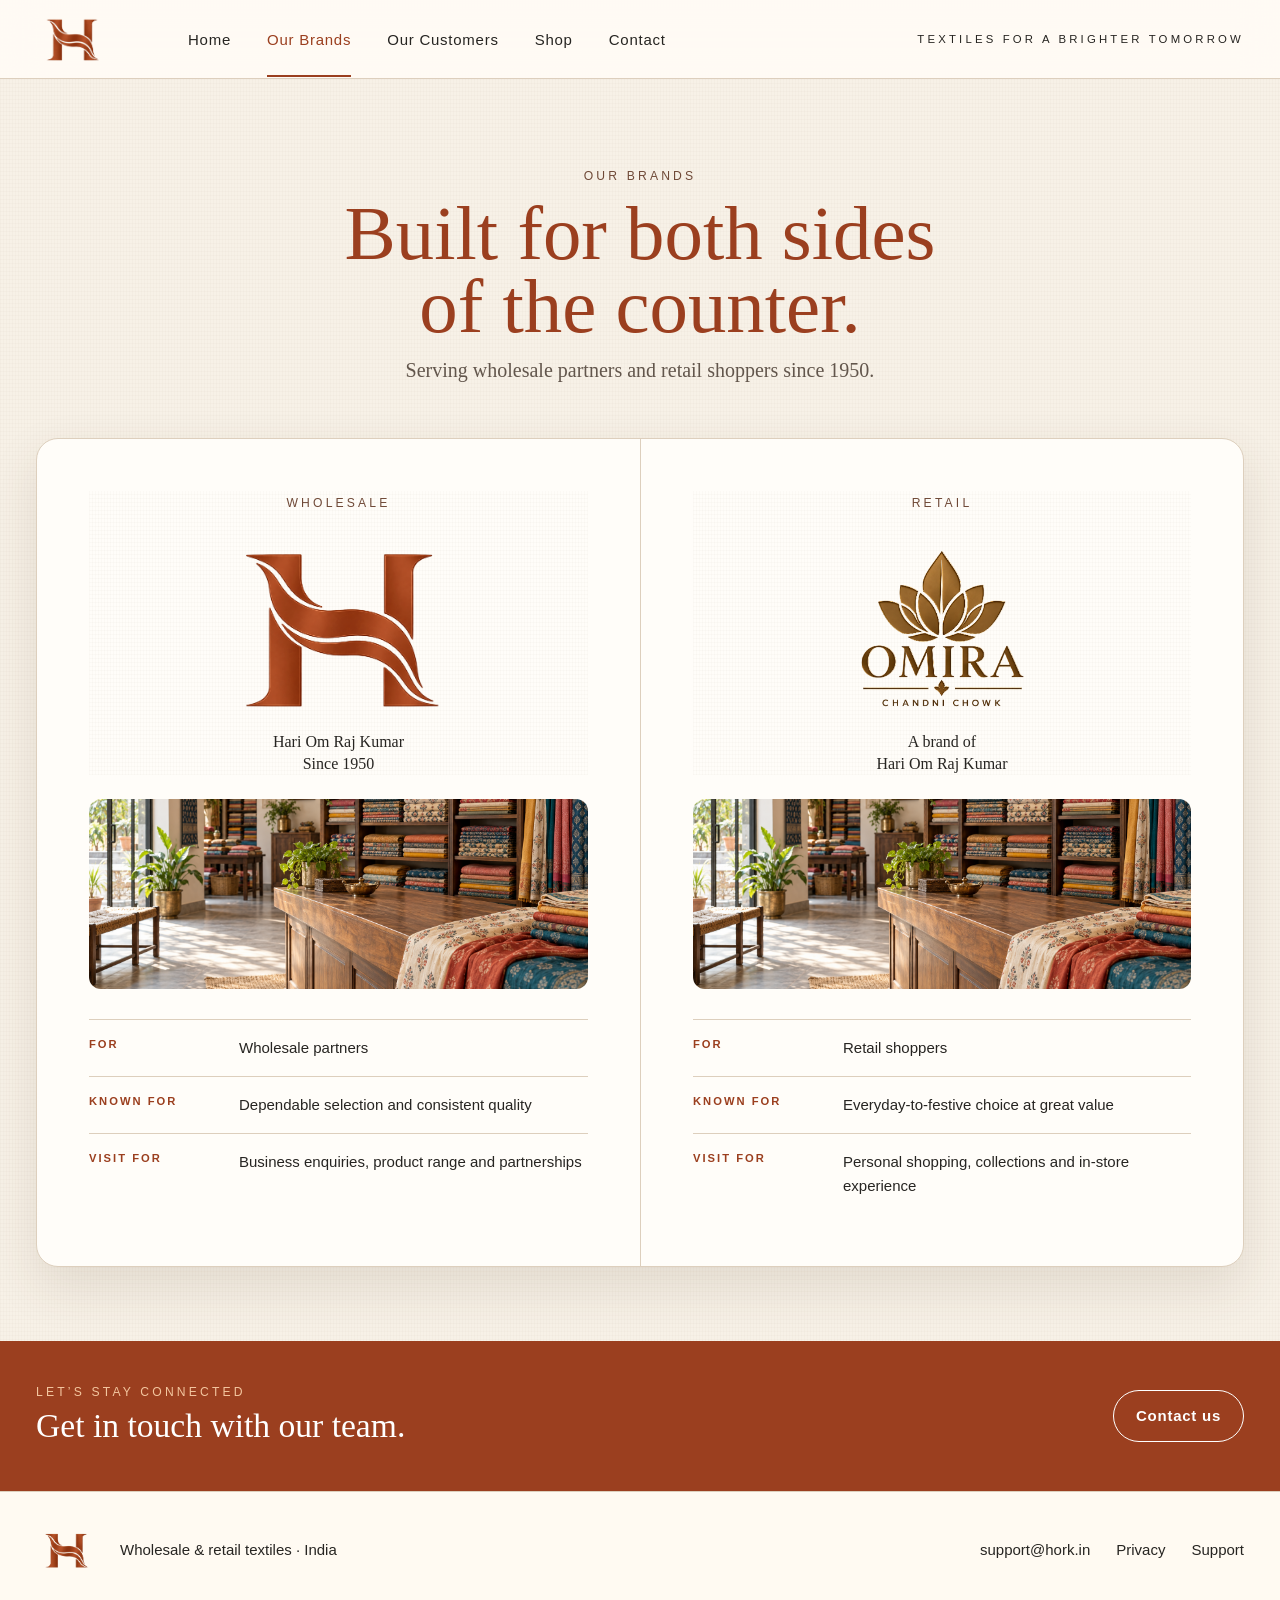
==== commit 383b8080: "Add Shop navigation and coming-soon landing page" ====
--- a/brands.html
+++ b/brands.html
@@ -1 +1 @@
-<!doctype html><html lang="en"><head><meta charset="utf-8"><meta name="viewport" content="width=device-width,initial-scale=1"><title>Our Brands — HORK</title><meta name="description" content="Meet Hari Om Raj Kumar wholesale and Omira retail."><link rel="icon" href="hork-flowing-h-terracotta.png?v=1"><link rel="stylesheet" href="styles.css?v=10"></head><body><header class="site-header"><nav class="shell nav"><a class="brandmark" href="index.html" aria-label="HORK home"><img class="brandmark-image" src="hork-flowing-h-terracotta.png?v=1" alt=""></a><div class="nav-links"><a href="index.html">Home</a><a href="brands.html" aria-current="page">Our Brands</a><a href="customers.html">Our Customers</a><a href="contact.html">Contact</a></div><div class="nav-tag">Textiles for a brighter tomorrow</div></nav></header><main class="shell"><section class="page-hero"><div class="eyebrow">Our brands</div><h1>Built for both sides<br>of the counter.</h1><p>Serving wholesale partners and retail shoppers since 1950.</p></section><section class="split-directory"><article class="directory-side"><div class="directory-brand"><div class="eyebrow">Wholesale</div><div class="wholesale-lockup"><img class="flowing-h-image" src="hork-flowing-h-terracotta.png?v=1" alt="HORK"><span class="brand-caption"><span>Hari Om Raj Kumar</span><span>Since 1950</span></span></div></div><div class="photo-strip"></div><div class="info-row"><b>For</b><span>Wholesale partners</span></div><div class="info-row"><b>Known for</b><span>Dependable selection and consistent quality</span></div><div class="info-row"><b>Visit for</b><span>Business enquiries, product range and partnerships</span></div></article><article class="directory-side"><div class="directory-brand"><div class="eyebrow">Retail</div><div class="omira-lockup"><img class="omira-logo-image" src="omira-chandni-chowk-transparent.png?v=1" alt="Omira — Chandni Chowk"><span class="brand-caption"><span>A brand of</span><span>Hari Om Raj Kumar</span></span></div></div><div class="photo-strip retail-photo"></div><div class="info-row"><b>For</b><span>Retail shoppers</span></div><div class="info-row"><b>Known for</b><span>Everyday-to-festive choice at great value</span></div><div class="info-row"><b>Visit for</b><span>Personal shopping, collections and in-store experience</span></div></article></section></main><section class="contact-band"><div class="shell"><div><div class="eyebrow" style="color:#f3c69f">Let’s stay connected</div><h2>Get in touch with our team.</h2></div><a class="button" href="contact.html">Contact us</a></div></section><footer class="site-footer"><div class="shell footer-row"><div class="left"><img class="footer-mark-image" src="hork-flowing-h-terracotta.png?v=1" alt="HORK"><span>Wholesale &amp; retail textiles · India</span></div><div class="right"><a href="mailto:support@hork.in">support@hork.in</a><a href="privacy.html">Privacy</a><a href="support.html">Support</a></div></div></footer></body></html>
+<!doctype html><html lang="en"><head><meta charset="utf-8"><meta name="viewport" content="width=device-width,initial-scale=1"><title>Our Brands — HORK</title><meta name="description" content="Meet Hari Om Raj Kumar wholesale and Omira retail."><link rel="icon" href="hork-flowing-h-terracotta.png?v=1"><link rel="stylesheet" href="styles.css?v=14"></head><body><header class="site-header"><nav class="shell nav"><a class="brandmark" href="index.html" aria-label="HORK home"><img class="brandmark-image" src="hork-flowing-h-terracotta.png?v=1" alt=""></a><div class="nav-links"><a href="index.html">Home</a><a href="brands.html" aria-current="page">Our Brands</a><a href="customers.html">Our Customers</a><a href="shop.html">Shop</a><a href="contact.html">Contact</a></div><div class="nav-tag">Textiles for a brighter tomorrow</div></nav></header><main class="shell"><section class="page-hero"><div class="eyebrow">Our brands</div><h1>Built for both sides<br>of the counter.</h1><p>Serving wholesale partners and retail shoppers since 1950.</p></section><section class="split-directory"><article class="directory-side"><div class="directory-brand"><div class="eyebrow">Wholesale</div><div class="wholesale-lockup"><img class="flowing-h-image" src="hork-flowing-h-terracotta.png?v=1" alt="HORK"><span class="brand-caption"><span>Hari Om Raj Kumar</span><span>Since 1950</span></span></div></div><div class="photo-strip"></div><div class="info-row"><b>For</b><span>Wholesale partners</span></div><div class="info-row"><b>Known for</b><span>Dependable selection and consistent quality</span></div><div class="info-row"><b>Visit for</b><span>Business enquiries, product range and partnerships</span></div></article><article class="directory-side"><div class="directory-brand"><div class="eyebrow">Retail</div><div class="omira-lockup"><img class="omira-logo-image" src="omira-chandni-chowk-transparent.png?v=1" alt="Omira — Chandni Chowk"><span class="brand-caption"><span>A brand of</span><span>Hari Om Raj Kumar</span></span></div></div><div class="photo-strip retail-photo"></div><div class="info-row"><b>For</b><span>Retail shoppers</span></div><div class="info-row"><b>Known for</b><span>Everyday-to-festive choice at great value</span></div><div class="info-row"><b>Visit for</b><span>Personal shopping, collections and in-store experience</span></div></article></section></main><section class="contact-band"><div class="shell"><div><div class="eyebrow" style="color:#f3c69f">Let’s stay connected</div><h2>Get in touch with our team.</h2></div><a class="button" href="contact.html">Contact us</a></div></section><footer class="site-footer"><div class="shell footer-row"><div class="left"><img class="footer-mark-image" src="hork-flowing-h-terracotta.png?v=1" alt="HORK"><span>Wholesale &amp; retail textiles · India</span></div><div class="right"><a href="mailto:support@hork.in">support@hork.in</a><a href="privacy.html">Privacy</a><a href="support.html">Support</a></div></div></footer></body></html>
--- a/styles.css
+++ b/styles.css
@@ -72,6 +72,14 @@
 .directory-brand .omira{font-size:3.6rem}
 .directory-brand h2{font:500 2rem/1.1 Georgia,serif;margin:6px}
 .photo-strip{height:190px;border-radius:12px;background:url('shop-textiles.png') center/cover;margin:24px 0 30px}
+.shop-main{padding:56px 0 64px}
+.shop-coming{text-align:center;padding:48px 24px;background:var(--linen),rgba(255,253,249,.85);border:1px solid var(--rule);border-radius:22px;box-shadow:var(--shadow)}
+.shop-symbol{display:block;width:92px;height:78px;object-fit:contain;margin:0 auto 24px}
+.shop-coming h1{font:500 clamp(2.5rem,5vw,4.5rem)/1.08 Georgia,serif;color:var(--rust);margin:20px 0 24px;letter-spacing:-.025em}
+.shop-status{display:inline-block;padding:8px 18px;border:1px solid var(--rule);border-radius:99px;color:var(--rust);font-size:.8rem;letter-spacing:.12em;text-transform:uppercase}
+.shop-coming p{max-width:520px;margin:24px auto;line-height:1.7;color:var(--muted)}
+.shop-coming .button{background:var(--rust);color:white;border-color:var(--rust)}
+.shop-note{margin-top:36px;color:var(--muted);font-size:.72rem;letter-spacing:.13em;text-transform:uppercase}
 .retail-photo{background-position:right center}
 .info-row{display:grid;grid-template-columns:130px 1fr;gap:20px;padding:16px 0;border-top:1px solid var(--rule)}
 .info-row b{color:var(--rust);font-size:.7rem;letter-spacing:.18em;text-transform:uppercase}
@@ -105,7 +113,7 @@
 .story h2{font:500 1.7rem Georgia,serif;margin:0}
 .contact-hero{display:grid;grid-template-columns:1fr 1fr;gap:44px;align-items:center;padding:72px 0}
 .contact-hero h1{font:500 clamp(3.4rem,6vw,6.5rem)/.92 Georgia,serif;color:var(--rust);margin:16px 0}
-.contact-image{height:430px;border-radius:22px;background:url('shop-textiles.png') center/cover;box-shadow:var(--shadow)}
+.contact-image{height:430px;border-radius:22px;background:url('chandni-chowk-temple.jpg') center/cover;box-shadow:var(--shadow)}
 .contact-types{display:grid;grid-template-columns:1fr 1fr;gap:22px;margin-bottom:38px}
 .contact-type{background:var(--white);border:1px solid var(--rule);border-radius:16px;padding:32px;text-align:center;display:grid;grid-template-rows:24px 240px auto;justify-items:center;align-items:center;gap:20px}
 .contact-type .wholesale-logo-image,.contact-type .omira-logo-image{width:100%;height:240px;max-width:322px;max-height:none;margin:0;object-fit:contain}
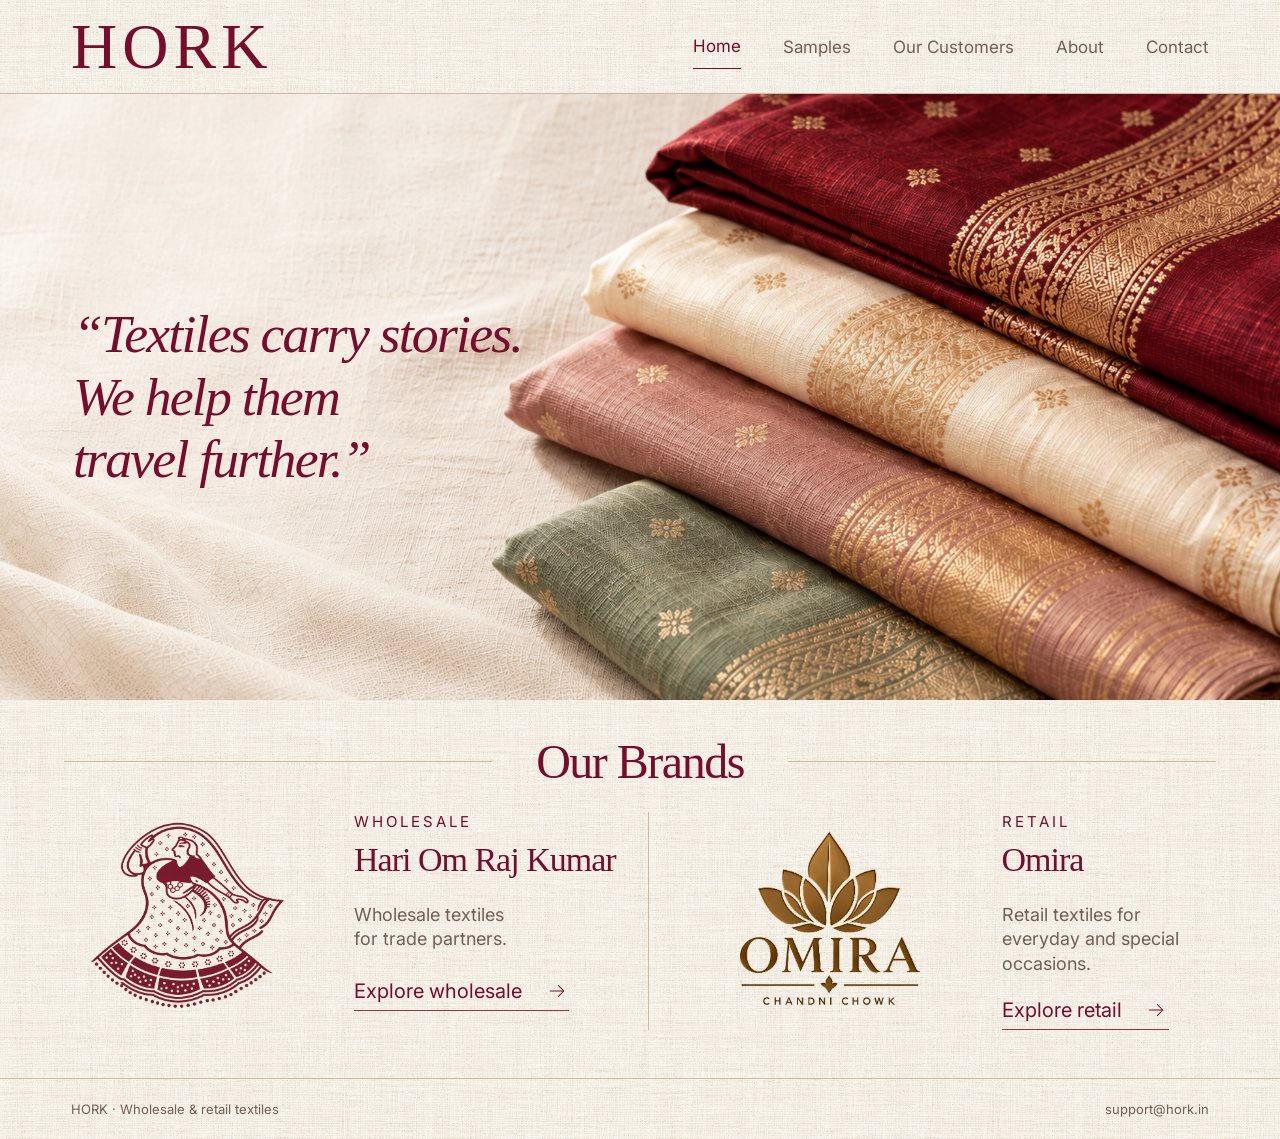
==== commit 2f0a8061: "Publish linen HORK website with brand stories, samples, customers and contact" ====
--- a/brands.html
+++ b/brands.html
@@ -1 +1 @@
-<!doctype html><html lang="en"><head><meta charset="utf-8"><meta name="viewport" content="width=device-width,initial-scale=1"><title>Our Brands — HORK</title><meta name="description" content="Meet Hari Om Raj Kumar wholesale and Omira retail."><link rel="icon" href="hork-flowing-h-terracotta.png?v=1"><link rel="stylesheet" href="styles.css?v=14"></head><body><header class="site-header"><nav class="shell nav"><a class="brandmark" href="index.html" aria-label="HORK home"><img class="brandmark-image" src="hork-flowing-h-terracotta.png?v=1" alt=""></a><div class="nav-links"><a href="index.html">Home</a><a href="brands.html" aria-current="page">Our Brands</a><a href="customers.html">Our Customers</a><a href="shop.html">Shop</a><a href="contact.html">Contact</a></div><div class="nav-tag">Textiles for a brighter tomorrow</div></nav></header><main class="shell"><section class="page-hero"><div class="eyebrow">Our brands</div><h1>Built for both sides<br>of the counter.</h1><p>Serving wholesale partners and retail shoppers since 1950.</p></section><section class="split-directory"><article class="directory-side"><div class="directory-brand"><div class="eyebrow">Wholesale</div><div class="wholesale-lockup"><img class="flowing-h-image" src="hork-flowing-h-terracotta.png?v=1" alt="HORK"><span class="brand-caption"><span>Hari Om Raj Kumar</span><span>Since 1950</span></span></div></div><div class="photo-strip"></div><div class="info-row"><b>For</b><span>Wholesale partners</span></div><div class="info-row"><b>Known for</b><span>Dependable selection and consistent quality</span></div><div class="info-row"><b>Visit for</b><span>Business enquiries, product range and partnerships</span></div></article><article class="directory-side"><div class="directory-brand"><div class="eyebrow">Retail</div><div class="omira-lockup"><img class="omira-logo-image" src="omira-chandni-chowk-transparent.png?v=1" alt="Omira — Chandni Chowk"><span class="brand-caption"><span>A brand of</span><span>Hari Om Raj Kumar</span></span></div></div><div class="photo-strip retail-photo"></div><div class="info-row"><b>For</b><span>Retail shoppers</span></div><div class="info-row"><b>Known for</b><span>Everyday-to-festive choice at great value</span></div><div class="info-row"><b>Visit for</b><span>Personal shopping, collections and in-store experience</span></div></article></section></main><section class="contact-band"><div class="shell"><div><div class="eyebrow" style="color:#f3c69f">Let’s stay connected</div><h2>Get in touch with our team.</h2></div><a class="button" href="contact.html">Contact us</a></div></section><footer class="site-footer"><div class="shell footer-row"><div class="left"><img class="footer-mark-image" src="hork-flowing-h-terracotta.png?v=1" alt="HORK"><span>Wholesale &amp; retail textiles · India</span></div><div class="right"><a href="mailto:support@hork.in">support@hork.in</a><a href="privacy.html">Privacy</a><a href="support.html">Support</a></div></div></footer></body></html>
+<!doctype html><html lang="en"><head><meta charset="utf-8"><meta name="viewport" content="width=device-width,initial-scale=1"><meta http-equiv="refresh" content="0;url=/#brands"><title>HORK</title></head><body><p><a href="/#brands">Continue to HORK</a></p></body></html>
